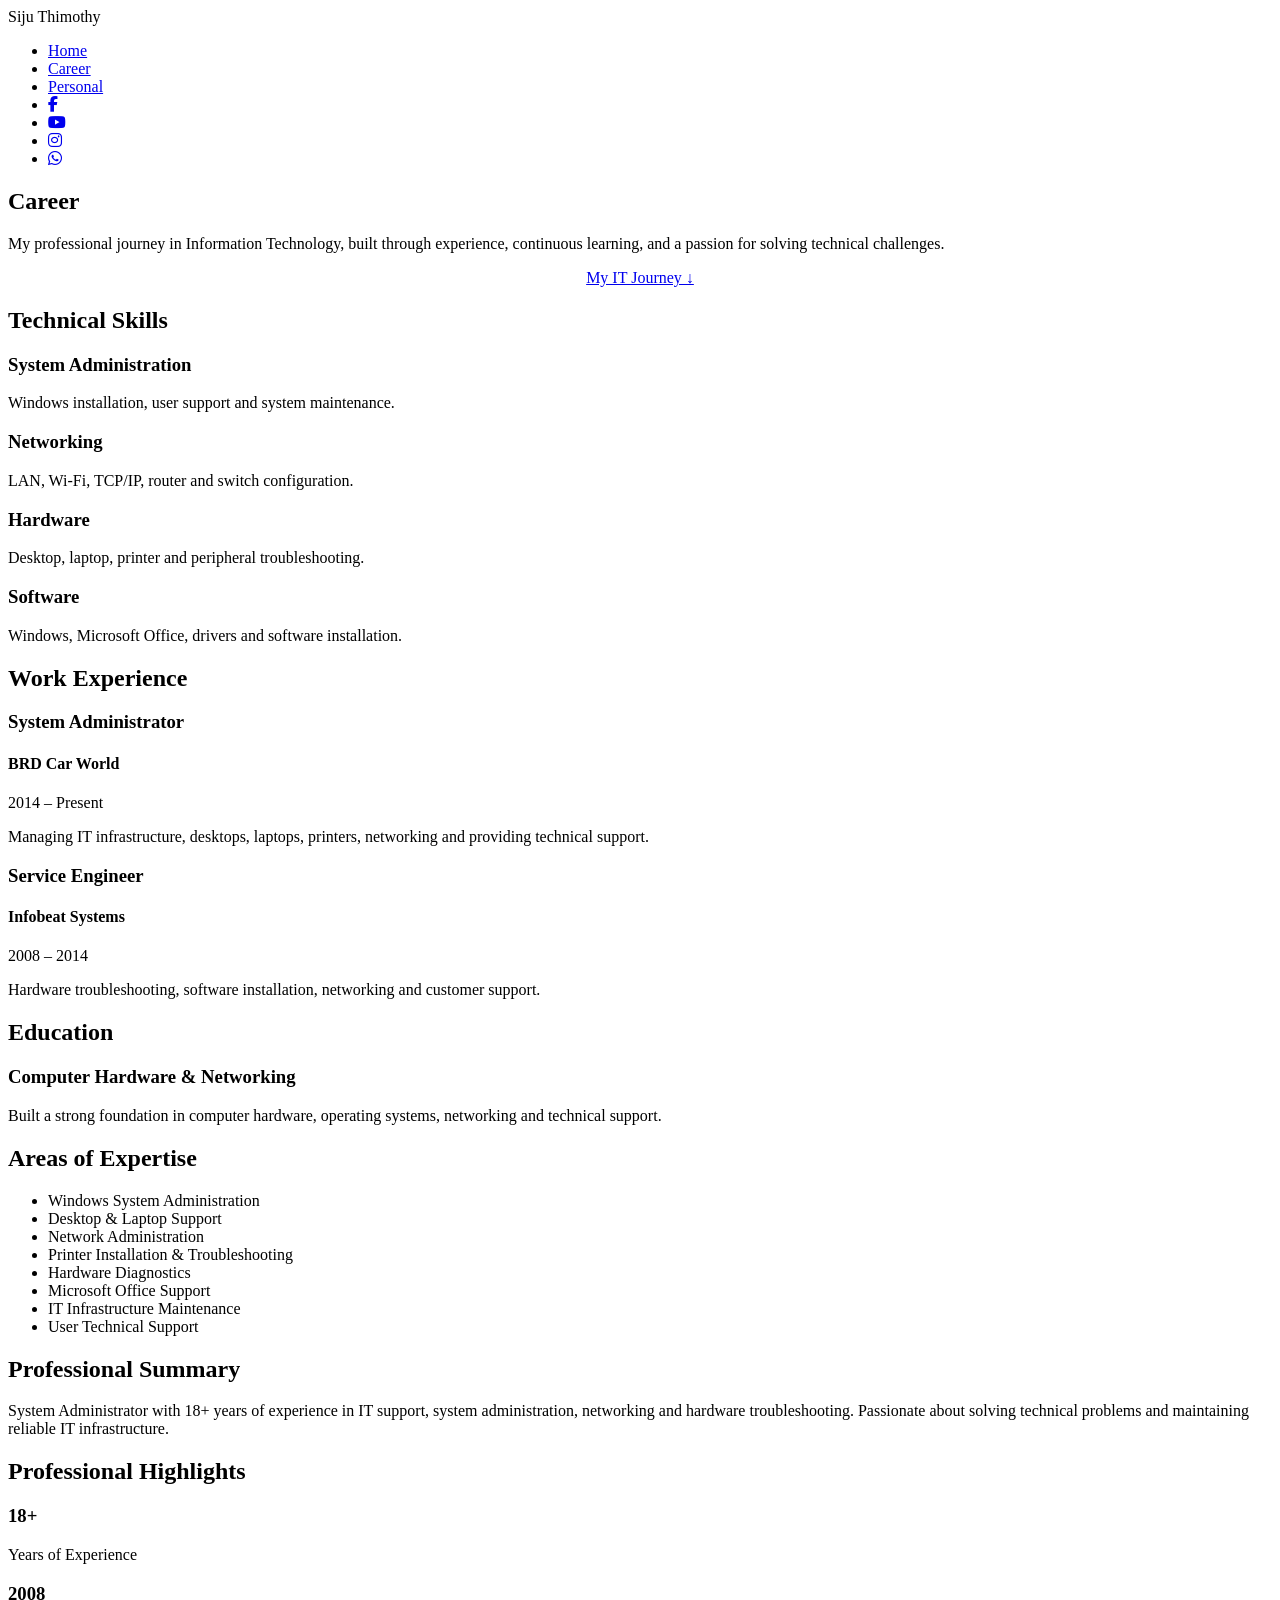
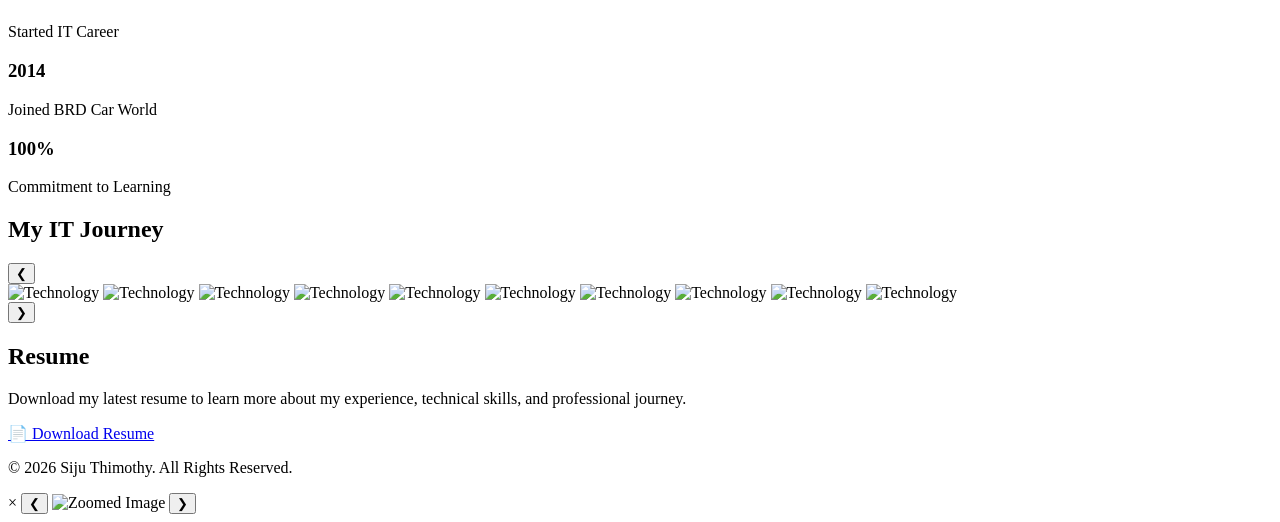
==== career.html @ c0c556f5 "Add files via upload" ====
<!DOCTYPE html>
<html lang="en">

<head>
    <meta charset="UTF-8">
    <meta name="viewport" content="width=device-width, initial-scale=1.0">
    <title>Career | Siju Thimothy</title>

<link rel="stylesheet" href="https://cdnjs.cloudflare.com/ajax/libs/font-awesome/6.5.2/css/all.min.css">

    <link rel="stylesheet" href="css/style.css">
</head>

<body>

<nav>

    <div class="logo">
        Siju Thimothy
    </div>

    <ul>
    <li><a href="index.html#home">Home</a></li>
    <li><a href="career.html">Career</a></li>
    <li><a href="personal.html">Personal</a></li>

    <li>
        <a href="https://www.facebook.com/sijuthimothy" target="_blank" aria-label="Facebook">
            <i class="fa-brands fa-facebook-f"></i>
        </a>
    </li>

    <li>
        <a href="https://www.youtube.com/sijuthimothy" target="_blank" aria-label="YouTube">
            <i class="fa-brands fa-youtube"></i>
        </a>
    </li>

    <li>
        <a href="https://www.instagram.com/siju1987" target="_blank" aria-label="Instagram">
            <i class="fa-brands fa-instagram"></i>
        </a>
    </li>

    <li>
        <a href="https://wa.me/919048054262" target="_blank" aria-label="WhatsApp">
            <i class="fa-brands fa-whatsapp"></i>
        </a>
    </li>
</ul>
</nav>

<section class="career-hero">

    <h1>Career</h1>

    <p>
        My professional journey in Information Technology,
        built through experience, continuous learning,
        and a passion for solving technical challenges.
    </p>

    <div style="text-align:center;">

    <a href="#it-journey" class="it-journey-btn">
        My IT Journey ↓
    </a>

</div>

</section>

<section class="skills">

    <h2>Technical Skills</h2>

    <div class="skills-grid">

        <div class="skill-card">
            <h3>System Administration</h3>
            <p>Windows installation, user support and system maintenance.</p>
        </div>

        <div class="skill-card">
            <h3>Networking</h3>
            <p>LAN, Wi-Fi, TCP/IP, router and switch configuration.</p>
        </div>

        <div class="skill-card">
            <h3>Hardware</h3>
            <p>Desktop, laptop, printer and peripheral troubleshooting.</p>
        </div>

        <div class="skill-card">
            <h3>Software</h3>
            <p>Windows, Microsoft Office, drivers and software installation.</p>
        </div>

    </div>

</section>

<section class="experience">

    <h2>Work Experience</h2>

    <div class="experience-card">

        <h3>System Administrator</h3>

        <h4>BRD Car World</h4>

        <span>2014 – Present</span>

        <p>
            Managing IT infrastructure, desktops, laptops, printers,
            networking and providing technical support.
        </p>

    </div>

    <div class="experience-card">

        <h3>Service Engineer</h3>

        <h4>Infobeat Systems</h4>

        <span>2008 – 2014</span>

        <p>
            Hardware troubleshooting, software installation,
            networking and customer support.
        </p>

    </div>

</section>

<section class="education">

    <h2>Education</h2>

    <div class="education-card">

        <h3>Computer Hardware & Networking</h3>

        <p>
            Built a strong foundation in computer hardware,
            operating systems, networking and technical support.
        </p>

    </div>

</section>

<section class="expertise">

<h2>Areas of Expertise</h2>

<ul>
<li>Windows System Administration</li>
<li>Desktop & Laptop Support</li>
<li>Network Administration</li>
<li>Printer Installation & Troubleshooting</li>
<li>Hardware Diagnostics</li>
<li>Microsoft Office Support</li>
<li>IT Infrastructure Maintenance</li>
<li>User Technical Support</li>
</ul>

</section>

<section class="summary">

<h2>Professional Summary</h2>

<p>
System Administrator with 18+ years of experience in IT support,
system administration, networking and hardware troubleshooting.
Passionate about solving technical problems and maintaining reliable IT infrastructure.
</p>

</section>

<section class="highlights">

    <h2>Professional Highlights</h2>

    <div class="highlight-grid">

        <div class="highlight-card">
            <h3>18+</h3>
            <p>Years of Experience</p>
        </div>

        <div class="highlight-card">
            <h3>2008</h3>
            <p>Started IT Career</p>
        </div>

        <div class="highlight-card">
            <h3>2014</h3>
            <p>Joined BRD Car World</p>
        </div>

        <div class="highlight-card">
            <h3>100%</h3>
            <p>Commitment to Learning</p>
        </div>

    </div>

</section>

<section class="tech-gallery"id="it-journey">

    <h2>My IT Journey</h2>

    <div class="tech-slider">

        <button class="slider-btn prev" onclick="moveTechSlide(-1)">
            &#10094;
        </button>

        <div class="tech-slides">

            <img src="images/tech1.jpg" alt="Technology">
            <img src="images/tech2.jpg" alt="Technology">
            <img src="images/tech3.jpg" alt="Technology">
            <img src="images/tech4.jpg" alt="Technology">
            <img src="images/tech5.jpg" alt="Technology">
            <img src="images/tech6.jpg" alt="Technology">
            <img src="images/tech7.jpg" alt="Technology">
            <img src="images/tech8.jpg" alt="Technology">
            <img src="images/tech9.jpg" alt="Technology">
            <img src="images/tech10.jpg" alt="Technology">

        </div>

        <button class="slider-btn next" onclick="moveTechSlide(1)">
            &#10095;
        </button>

    </div>

</section>

<section class="resume">

    <h2>Resume</h2>

    <p>
        Download my latest resume to learn more about my
        experience, technical skills, and professional journey.
    </p>

   <a href="files/resume.pdf" class="resume-btn" download>
    📄 Download Resume
</a>

</section>

<footer class="footer">
    <p>© 2026 Siju Thimothy. All Rights Reserved.</p>
</footer>

<script>
const techSlider = document.querySelector(".tech-slider");
const techSlides = document.querySelector(".tech-slides");

let slidePosition = 0;
let moving = false;

techSlider.addEventListener("mousemove", function(e) {

    const rect = techSlider.getBoundingClientRect();
    const mouseX = e.clientX - rect.left;
    const width = rect.width;

    if (moving) return;

    // Mouse right side
    if (mouseX > width * 0.75) {

        moving = true;

        const slideWidth =
            techSlides.querySelector("img").offsetWidth + 18;

        slidePosition += slideWidth;

        const maxScroll =
            techSlides.scrollWidth - techSlides.clientWidth;

        if (slidePosition > maxScroll) {
            slidePosition = maxScroll;
        }

        techSlides.scrollTo({
            left: slidePosition,
            behavior: "smooth"
        });

        setTimeout(() => {
            moving = false;
        }, 500);
    }

    // Mouse left side
    else if (mouseX < width * 0.25) {

        moving = true;

        const slideWidth =
            techSlides.querySelector("img").offsetWidth + 18;

        slidePosition -= slideWidth;

        if (slidePosition < 0) {
            slidePosition = 0;
        }

        techSlides.scrollTo({
            left: slidePosition,
            behavior: "smooth"
        });

        setTimeout(() => {
            moving = false;
        }, 500);
    }
});
</script>

<!-- Image Zoom -->

<div id="imageModal" class="image-modal">

    <span class="close-modal">&times;</span>

    <button class="zoom-prev" onclick="prevZoomImage()">&#10094;</button>

    <img id="zoomedImage" src="" alt="Zoomed Image">

    <button class="zoom-next" onclick="nextZoomImage()">&#10095;</button>

</div>

<script>
const techImages = document.querySelectorAll(".tech-slides img");
const imageModal = document.getElementById("imageModal");
const zoomedImage = document.getElementById("zoomedImage");
const closeModal = document.querySelector(".close-modal");

let currentImage = 0;

techImages.forEach(function(img, index) {
    img.addEventListener("click", function() {
        currentImage = index;
        showZoomedImage();
        imageModal.style.display = "flex";
    });
});

function showZoomedImage() {
    zoomedImage.src = techImages[currentImage].src;
}

function nextZoomImage() {
    currentImage++;

    if (currentImage >= techImages.length) {
        currentImage = 0;
    }

    showZoomedImage();
}

function prevZoomImage() {
    currentImage--;

    if (currentImage < 0) {
        currentImage = techImages.length - 1;
    }

    showZoomedImage();
}

closeModal.addEventListener("click", function() {
    imageModal.style.display = "none";
});

imageModal.addEventListener("click", function(e) {
    if (e.target === imageModal) {
        imageModal.style.display = "none";
    }
});
</script>

<script>
document.addEventListener("keydown", function(e) {

    if (imageModal.style.display === "flex") {

        if (e.key === "ArrowRight") {
            nextZoomImage();
        }

        if (e.key === "ArrowLeft") {
            prevZoomImage();
        }

        if (e.key === "Escape") {
            imageModal.style.display = "none";
        }
    }

});
</script>

</body>

</html>
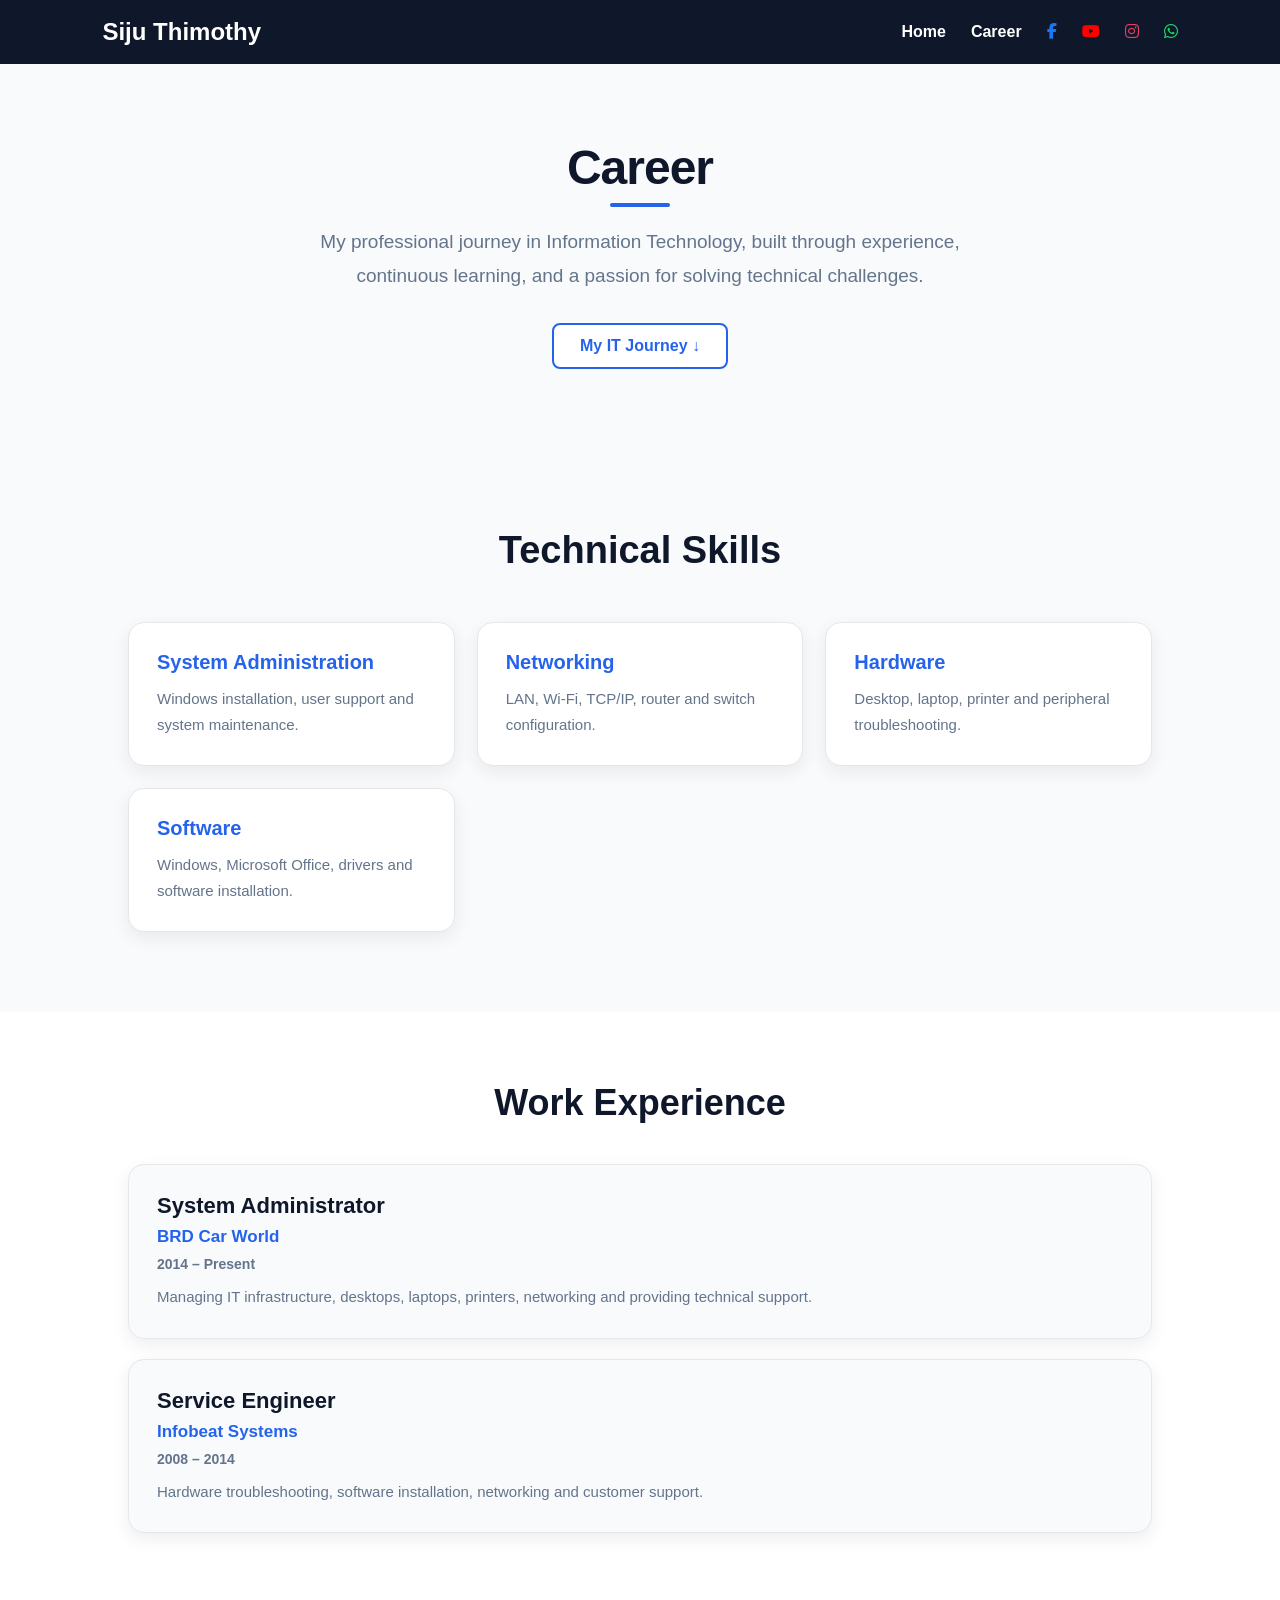
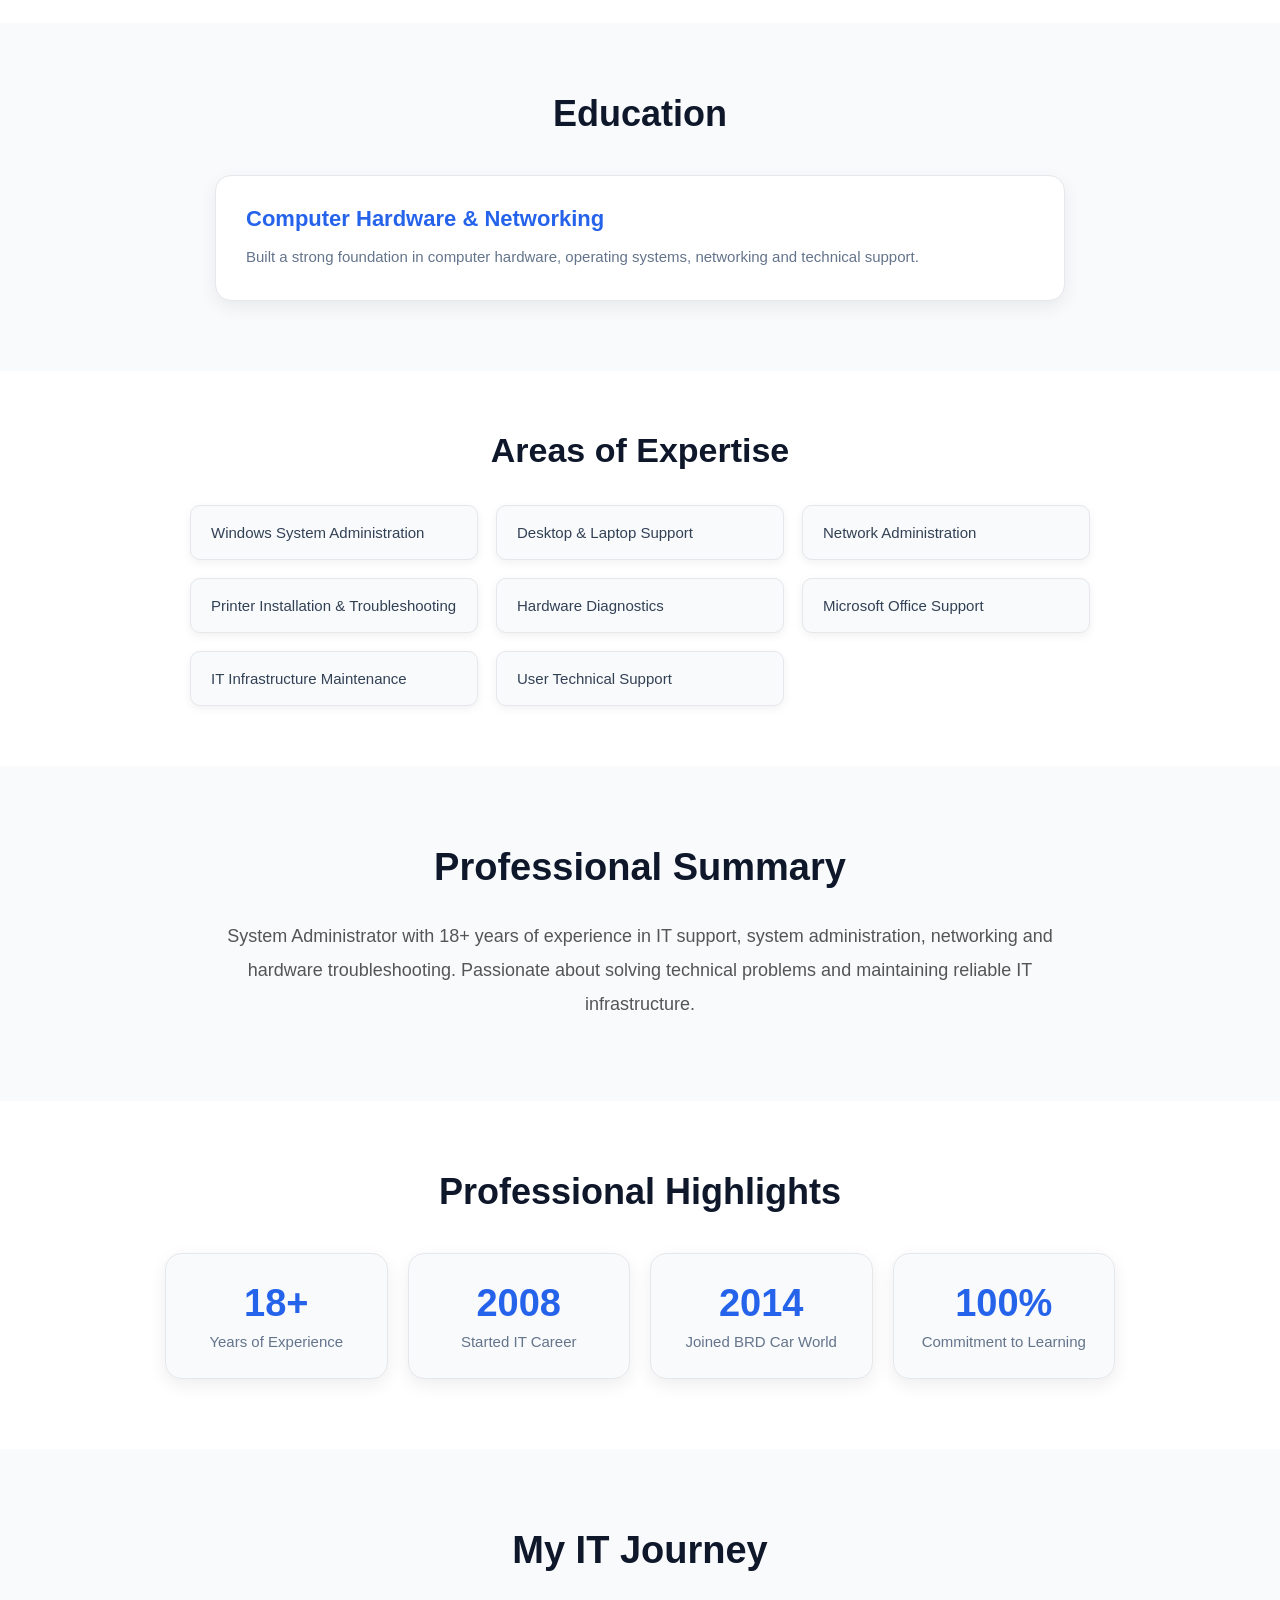
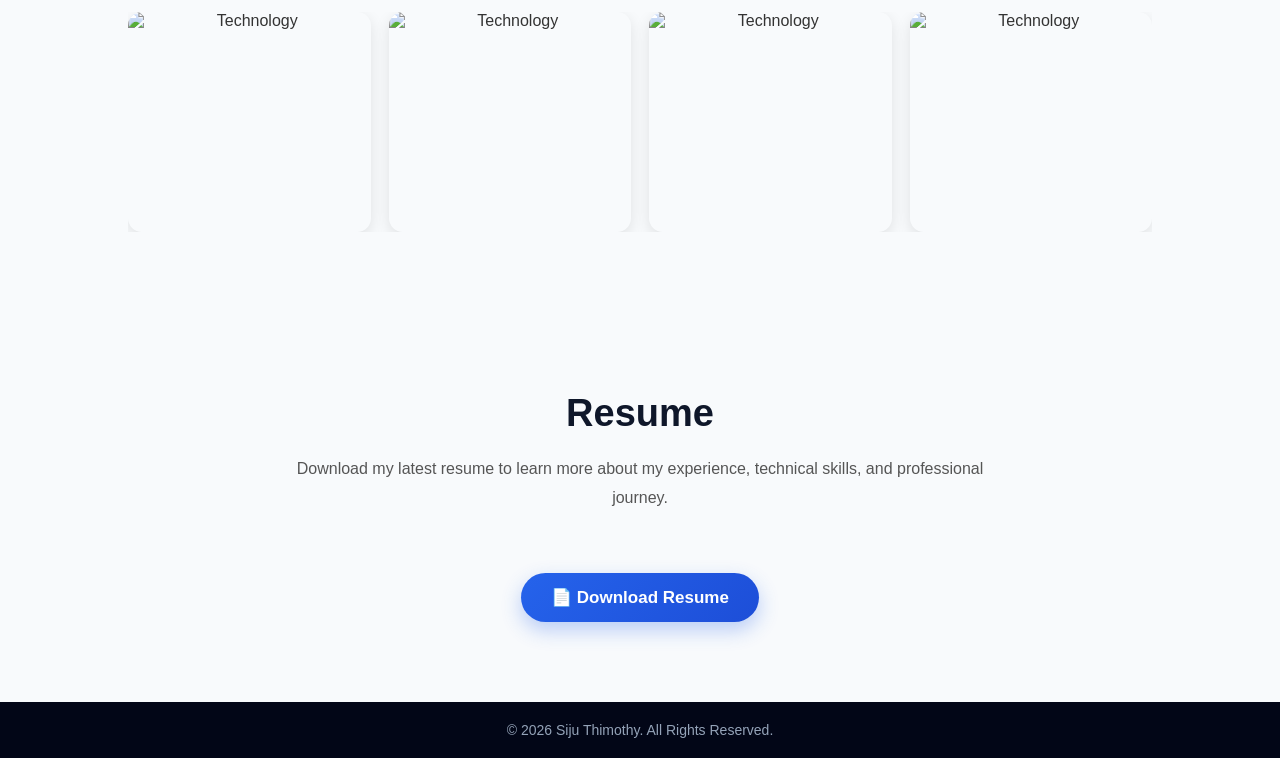
==== commit 4798759a: "Update career.html" ====
--- a/career.html
+++ b/career.html
@@ -22,7 +22,6 @@
     <ul>
     <li><a href="index.html#home">Home</a></li>
     <li><a href="career.html">Career</a></li>
-    <li><a href="personal.html">Personal</a></li>
 
     <li>
         <a href="https://www.facebook.com/sijuthimothy" target="_blank" aria-label="Facebook">
@@ -420,4 +419,4 @@
 
 </body>
 
-</html>+</html>
--- a/css/style.css
+++ b/css/style.css
@@ -0,0 +1,2404 @@
+*{
+    margin:0;
+    padding:0;
+    box-sizing:border-box;
+}
+
+html{
+    scroll-behavior:smooth;
+}
+
+body{
+    font-family:Arial, Helvetica, sans-serif;
+    background:#f4f7fb;
+    color:#333;
+}
+
+nav{
+    position:fixed;
+    top:0;
+    left:0;
+    width:100%;
+    background:#0f172a;
+    display:flex;
+    justify-content:space-between;
+    align-items:center;
+    padding:18px 8%;
+    z-index:1000;
+}
+
+.logo{
+    color:#fff;
+    font-size:24px;
+    font-weight:bold;
+}
+
+nav ul{
+    display:flex;
+    list-style:none;
+}
+
+nav ul li{
+    margin-left:25px;
+}
+
+nav ul li a{
+    color:white;
+    text-decoration:none;
+    font-weight:600;
+    transition:.3s;
+}
+
+nav ul li a:hover{
+    color:#60a5fa;
+}
+
+.hero{
+    min-height:100vh;
+    display:flex;
+    justify-content:center;
+    align-items:center;
+    text-align:center;
+    padding:100px 20px;
+
+    background:
+        linear-gradient(135deg, rgba(8,18,35,.88), rgba(30,64,100,.72)),
+        url("../images/background.jpg");
+
+    background-size:cover;
+    background-position:center;
+}
+
+
+.hero-content{
+    color:white;
+}
+
+
+/* Profile Photo */
+.profile-img{
+    width: 200px;
+    height: 200px;
+    border-radius:50%;
+    object-fit:cover;
+
+    border:5px solid rgba(255,255,255,.95);
+
+    margin-bottom:20px;
+
+    box-shadow:
+        0 0 0 8px rgba(255,255,255,.08),
+        0 12px 35px rgba(0,0,0,.35);
+
+    transition:.3s ease;
+}
+
+.profile-img:hover{
+    transform:scale(1.04);
+}
+
+
+/* Name */
+.hero h1{
+    font-size:52px;
+    margin-bottom:8px;
+    letter-spacing:.5px;
+}
+
+
+/* Profession */
+.hero h2{
+    font-size:28px;
+    margin-bottom:18px;
+    color:#dbeafe;
+}
+
+
+/* Bible Verse */
+.tagline{
+    margin:20px auto;
+    font-size:20px;
+    font-style:italic;
+    line-height:1.6;
+    color:#f1f5f9;
+    max-width:700px;
+}
+
+
+/* Buttons */
+.hero-buttons{
+    margin-top:30px;
+}
+
+
+.btn{
+    display:inline-block;
+    padding:13px 30px;
+    border-radius:50px;
+    text-decoration:none;
+    margin:10px;
+    font-weight:bold;
+
+    transition:all .3s ease;
+}
+
+
+/* About Me */
+.btn-primary{
+    background:linear-gradient(135deg,#2563eb,#1d4ed8);
+    color:white;
+
+    box-shadow:0 10px 25px rgba(37,99,235,.30);
+}
+
+
+.btn-primary:hover{
+    transform:translateY(-3px);
+    box-shadow:0 16px 30px rgba(37,99,235,.45);
+}
+
+
+/* Contact */
+.btn-secondary{
+    background:white;
+    color:#2563eb;
+
+    box-shadow:0 10px 25px rgba(0,0,0,.25);
+}
+
+
+.btn-secondary:hover{
+    transform:translateY(-3px);
+    background:#f8fafc;
+    box-shadow:0 8px 20px rgb(248, 247, 247);
+}
+.about{
+    padding:90px 10%;
+    background:#ffffff;
+}
+
+.about h2{
+    text-align:center;
+    font-size:38px;
+    color:#0f172a;
+    margin-bottom:40px;
+}
+
+.about-content{
+    max-width:900px;
+    margin:auto;
+}
+
+.about-text p{
+    font-size:18px;
+    line-height:1.9;
+    color:#555;
+    margin-bottom:20px;
+    text-align:justify;
+}
+
+.hero-quote{
+    font-size:22px;
+    font-style:italic;
+    margin:25px auto 10px;
+    max-width:700px;
+    line-height:1.7;
+    color:#ffffff;
+}
+
+.verse{
+    display:block;
+    margin-bottom:30px;
+    font-size:17px;
+    color:#e5e7eb;
+}
+/* =========================
+   CONTACT SECTION
+========================= */
+
+.contact {
+    padding: 55px 8%;
+    background: #0f172a;
+    color: white;
+    text-align: center;
+}
+
+.contact h2 {
+    font-size: 32px;
+    margin-bottom: 10px;
+}
+
+.contact-text {
+    max-width: 620px;
+    margin: 0 auto 28px;
+    line-height: 1.6;
+    color: #94a3b8;
+    font-size: 14px;
+}
+
+
+/* Main two-column layout */
+
+.contact-layout {
+    max-width: 900px;
+    margin: auto;
+    display: grid;
+    grid-template-columns: 1fr 1.25fr;
+    gap: 18px;
+    align-items: stretch;
+}
+
+
+/* Left details */
+
+.contact-details {
+    display: flex;
+    flex-direction: column;
+    gap: 12px;
+}
+
+.contact-mini-card {
+    display: flex;
+    align-items: center;
+    gap: 14px;
+    padding: 16px 18px;
+    background: #162236;
+    border: 1px solid #263750;
+    border-radius: 12px;
+    text-align: left;
+    text-decoration: none;
+    color: white;
+    transition: 0.3s ease;
+}
+
+.contact-mini-card:hover {
+    transform: translateX(4px);
+    border-color: #3976d3;
+    background: #1b2b44;
+}
+
+.contact-mini-card > span {
+    font-size: 22px;
+    width: 32px;
+    text-align: center;
+}
+
+.contact-mini-card small,
+.location-heading small {
+    display: block;
+    color: #94a3b8;
+    font-size: 11px;
+    margin-bottom: 3px;
+}
+
+.contact-mini-card strong {
+    display: block;
+    color: #e2e8f0;
+    font-size: 13px;
+    font-weight: 500;
+}
+
+
+/* Right location card */
+
+.location-card {
+    background: #162236;
+    border: 1px solid #263750;
+    border-radius: 14px;
+    padding: 16px;
+    text-align: left;
+}
+
+.location-heading {
+    display: flex;
+    align-items: center;
+    gap: 12px;
+    margin-bottom: 12px;
+}
+
+.location-heading > span {
+    font-size: 24px;
+}
+
+.location-heading strong {
+    display: block;
+    color: #e2e8f0;
+    font-size: 14px;
+}
+
+
+/* Map */
+
+.map-container {
+    height: 145px;
+    border-radius: 10px;
+    overflow: hidden;
+}
+
+.map-container iframe {
+    width: 100%;
+    height: 100%;
+    border: 0;
+}
+
+
+/* Map button */
+
+.map-button {
+    display: inline-block;
+    margin-top: 10px;
+    padding: 8px 15px;
+    border-radius: 20px;
+    background: #3976d3;
+    color: white;
+    text-decoration: none;
+    font-size: 12px;
+    transition: 0.3s ease;
+}
+
+.map-button:hover {
+    background: #2864c7;
+    transform: translateY(-2px);
+}
+
+
+/* =========================
+   MOBILE
+========================= */
+
+@media (max-width: 768px) {
+
+    .contact {
+        padding: 45px 6%;
+    }
+
+    .contact h2 {
+        font-size: 28px;
+    }
+
+    .contact-layout {
+        grid-template-columns: 1fr;
+    }
+
+    .map-container {
+        height: 190px;
+    }
+}
+
+.footer{
+    background:#020617;
+    color:#94a3b8;
+    text-align:center;
+    padding:20px;
+    font-size:14px;
+}
+.career-hero{
+    padding:140px 10% 80px;
+    text-align:center;
+    background:#f8fafc;
+}
+
+.career-hero h1{
+    font-size:48px;
+    color:#0f172a;
+    margin-bottom:18px;
+    font-weight:700;
+    letter-spacing:-1px;
+}
+
+.career-hero h1::after{
+    content:"";
+    display:block;
+    width:60px;
+    height:4px;
+    background:#2563eb;
+    border-radius:10px;
+    margin:8px auto 0;
+}
+
+.career-hero p{
+    max-width:700px;
+    margin:auto;
+    font-size:19px;
+    line-height:1.8;
+    color:#64748b;
+}
+
+/* ===== Skills Section ===== */
+
+.skills{
+    padding:80px 10%;
+    background:#f8fafc;
+}
+
+.skills h2{
+    text-align:center;
+    font-size:38px;
+    color:#0f172a;
+    margin-bottom:50px;
+}
+
+.skills-grid{
+    display:grid;
+    grid-template-columns:repeat(auto-fit,minmax(240px,1fr));
+    gap:22px;
+}
+
+.skill-card{
+    background:#ffffff;
+    border-radius:16px;
+    padding:28px;
+    border:1px solid #e5e7eb;
+    box-shadow:0 6px 18px rgba(0,0,0,.07);
+    transition:all .3s ease;
+}
+
+.skill-card:hover{
+    transform:translateY(-6px);
+    border-color:#2563eb;
+    box-shadow:0 12px 28px rgba(37,99,235,.14);
+}
+
+.skill-card h3{
+    color:#2563eb;
+    font-size:20px;
+    margin-bottom:12px;
+}
+
+.skill-card p{
+    color:#64748b;
+    line-height:1.7;
+    font-size:15px;
+}
+
+/* ===== Work Experience ===== */
+
+.experience{
+    padding:70px 10%;
+    background:#ffffff;
+}
+
+.experience h2{
+    text-align:center;
+    font-size:36px;
+    color:#0f172a;
+    margin-bottom:40px;
+}
+
+.experience-card{
+    background:#f8fafc;
+    border:1px solid #e5e7eb;
+    border-radius:16px;
+    padding:28px;
+    margin-bottom:20px;
+    box-shadow:0 6px 18px rgba(0,0,0,.07);
+    transition:all .3s ease;
+}
+
+.experience-card:hover{
+    transform:translateY(-6px);
+    border-color:#2563eb;
+    box-shadow:0 12px 28px rgba(37,99,235,.14);
+}
+
+.experience-card h3{
+    color:#0f172a;
+    font-size:22px;
+    margin-bottom:8px;
+}
+
+.experience-card h4{
+    color:#2563eb;
+    font-size:17px;
+    margin-bottom:8px;
+}
+
+.experience-card span{
+    display:inline-block;
+    color:#64748b;
+    font-size:14px;
+    font-weight:600;
+    margin-bottom:12px;
+}
+
+.experience-card p{
+    margin:0;
+    color:#64748b;
+    line-height:1.7;
+    font-size:15px;
+}
+/* ===== Education ===== */
+
+.education{
+    padding:70px 10%;
+    background:#f8fafc;
+}
+
+.education h2{
+    text-align:center;
+    font-size:36px;
+    color:#0f172a;
+    margin-bottom:40px;
+}
+
+.education-card{
+    max-width:850px;
+    margin:auto;
+    background:#ffffff;
+    border:1px solid #e5e7eb;
+    border-radius:16px;
+    padding:30px;
+    box-shadow:0 6px 18px rgba(0,0,0,.07);
+    transition:all .3s ease;
+}
+
+.education-card:hover{
+    transform:translateY(-6px);
+    border-color:#2563eb;
+    box-shadow:0 12px 28px rgba(37,99,235,.14);
+}
+
+.education-card h3{
+    color:#2563eb;
+    font-size:22px;
+    margin-bottom:12px;
+}
+
+.education-card p{
+    color:#64748b;
+    line-height:1.7;
+    font-size:15px;
+    margin:0;
+}
+
+/* ===== Areas of Expertise ===== */
+
+.expertise{
+    padding:60px 10%;
+    background:#ffffff;
+}
+
+.expertise h2{
+    text-align:center;
+    font-size:34px;
+    color:#0f172a;
+    margin-bottom:35px;
+}
+
+.expertise ul{
+    max-width:900px;
+    margin:auto;
+    padding:0;
+    list-style:none;
+
+    display:grid;
+    grid-template-columns:repeat(auto-fit,minmax(250px,1fr));
+    gap:18px;
+}
+
+.expertise li{
+    background:#f8fafc;
+    padding:18px 20px;
+    border-radius:10px;
+    border:1px solid #e5e7eb;
+    box-shadow:0 3px 10px rgba(0,0,0,.06);
+
+    font-size:15px;
+    color:#334155;
+
+    transition:.3s;
+}
+
+.expertise li:hover{
+    transform:translateY(-4px);
+    box-shadow:0 8px 18px rgba(37,99,235,.15);
+    border-color:#2563eb;
+}
+/* ===== Professional Summary ===== */
+
+.summary{
+    padding:80px 10%;
+    background:#f8fafc;
+    text-align:center;
+}
+
+.summary h2{
+    font-size:38px;
+    color:#0f172a;
+    margin-bottom:30px;
+}
+
+.summary p{
+    max-width:850px;
+    margin:auto;
+    font-size:18px;
+    line-height:1.9;
+    color:#555;
+}
+
+/* ===== Professional Highlights ===== */
+
+.highlights{
+    padding:70px 10%;
+    background:#ffffff;
+}
+
+.highlights h2{
+    text-align:center;
+    font-size:36px;
+    color:#0f172a;
+    margin-bottom:40px;
+}
+
+.highlight-grid{
+    display:grid;
+    grid-template-columns:repeat(auto-fit,minmax(190px,1fr));
+    gap:20px;
+    max-width:950px;
+    margin:auto;
+}
+
+.highlight-card{
+    background:#f8fafc;
+    border:1px solid #e5e7eb;
+    border-radius:16px;
+    padding:28px 20px;
+    text-align:center;
+    box-shadow:0 6px 18px rgba(0,0,0,.07);
+    transition:all .3s ease;
+}
+
+.highlight-card:hover{
+    transform:translateY(-6px);
+    border-color:#2563eb;
+    box-shadow:0 12px 28px rgba(37,99,235,.14);
+}
+
+.highlight-card h3{
+    font-size:38px;
+    color:#2563eb;
+    margin-bottom:8px;
+}
+
+.highlight-card p{
+    color:#64748b;
+    font-size:15px;
+    margin:0;
+}
+/* ===== Resume ===== */
+
+.resume{
+    padding:80px 10%;
+    background:#f8fafc;
+    text-align:center;
+}
+
+.resume h2{
+    font-size:38px;
+    color:#0f172a;
+    margin-bottom:20px;
+}
+
+.resume p{
+    max-width:700px;
+    margin:0 auto 35px;
+    line-height:1.8;
+    color:#555;
+}
+
+.resume-btn{
+    display:inline-block;
+    margin-top:25px;
+    padding:14px 30px;
+    background:linear-gradient(135deg,#2563eb,#1d4ed8);
+    color:#fff;
+    text-decoration:none;
+    font-size:17px;
+    font-weight:600;
+    border-radius:50px;
+    box-shadow:0 8px 20px rgba(37,99,235,.3);
+    transition:all .3s ease;
+}
+
+.resume-btn:hover{
+    transform:translateY(-3px);
+    box-shadow:0 12px 25px rgba(37,99,235,.45);
+    background:linear-gradient(135deg,#1d4ed8,#1e40af);
+}
+
+.resume-btn:active{
+    transform:scale(0.98);
+}
+/* ===== Personal Hero ===== */
+
+.personal-hero{
+    padding:140px 10% 80px;
+    text-align:center;
+    background:#f8fafc;
+}
+
+.personal-hero h1{
+    font-size:48px;
+    color:#0f172a;
+    margin-bottom:20px;
+}
+
+.personal-hero p{
+    max-width:700px;
+    margin:auto;
+    font-size:20px;
+    line-height:1.8;
+    color:#555;
+}
+/* ===== Quick Facts ===== */
+
+.quick-facts{
+    padding:80px 10%;
+    background:#ffffff;
+}
+
+.quick-facts h2{
+    text-align:center;
+    font-size:38px;
+    color:#0f172a;
+    margin-bottom:40px;
+}
+
+/* ===== Quick Facts ===== */
+
+.facts-grid{
+    display:grid;
+    grid-template-columns:repeat(auto-fit,minmax(220px,1fr));
+    gap:25px;
+}
+
+.fact-card{
+    background:#ffffff;
+    border:1px solid #e5e7eb;
+    padding:28px;
+    border-radius:16px;
+    text-align:center;
+    box-shadow:0 6px 18px rgba(0,0,0,.07);
+    transition:all .3s ease;
+}
+
+.fact-card:hover{
+    transform:translateY(-6px);
+    border-color:#2563eb;
+    box-shadow:0 12px 28px rgba(37,99,235,.14);
+}
+
+.fact-card h3{
+    color:#2563eb;
+    margin-bottom:12px;
+    font-size:20px;
+}
+
+.fact-card p{
+    color:#64748b;
+    font-size:15px;
+    margin:0;
+}
+
+/* ===== Faith Journey ===== */
+
+.faith-journey{
+    padding:80px 10%;
+    background:#f8fafc;
+    text-align:center;
+}
+
+.faith-journey h2{
+    font-size:38px;
+    color:#0f172a;
+    margin-bottom:25px;
+}
+
+.faith-journey p{
+    max-width:800px;
+    margin:auto;
+    line-height:1.9;
+    font-size:18px;
+    color:#64748b;
+}
+/* ===== Life Values ===== */
+
+.values{
+    padding:80px 10%;
+    background:#f8fafc;
+}
+
+.values h2{
+    text-align:center;
+    font-size:38px;
+    color:#0f172a;
+    margin-bottom:45px;
+}
+
+
+.value-card h3{
+    color:#2563eb;
+    margin-bottom:12px;
+    font-size:20px;
+}
+
+.value-card p{
+    color:#64748b;
+    line-height:1.7;
+    margin:0;
+}
+
+/* ===== Life Values - Colorful Compact Cards ===== */
+
+.life-values{
+    padding:70px 10%;
+    background:#f8fafc;
+}
+
+.life-values h2{
+    text-align:center;
+    margin-bottom:35px;
+}
+
+.values-grid{
+    display:grid;
+    grid-template-columns:repeat(4, 1fr);
+    gap:20px;
+    max-width:1100px;
+    margin:auto;
+}
+
+.value-card{
+    padding:28px 20px;
+    min-height:150px;
+
+    border-radius:18px;
+    text-align:center;
+
+    border:1.5px solid;
+    box-shadow:0 6px 18px rgba(0,0,0,.08);
+
+    transition:all .3s ease;
+}
+/* Life Values - remove blue hover outline */
+
+.value-card{
+    border:1px solid transparent !important;
+}
+
+.value-card:hover{
+    border:1px solid transparent !important;
+    transform:translateY(-6px);
+    box-shadow:0 12px 28px rgba(0,0,0,.12);
+}
+
+/* Individual colors */
+
+.value-card:nth-child(1){
+    background:linear-gradient(135deg,#eff6ff,#dbeafe);
+    border-color:#93c5fd;
+}
+
+.value-card:nth-child(2){
+    background:linear-gradient(135deg,#fff1f2,#ffe4e6);
+    border-color:#fda4af;
+}
+
+.value-card:nth-child(3){
+    background:linear-gradient(135deg,#fffbeb,#fef3c7);
+    border-color:#fcd34d;
+}
+
+.value-card:nth-child(4){
+    background:linear-gradient(135deg,#ecfdf5,#d1fae5);
+    border-color:#86efac;
+}
+
+
+/* Hover */
+
+.value-card h3{
+    margin-bottom:10px;
+    font-size:20px;
+}
+
+.value-card p{
+    margin:0;
+    line-height:1.6;
+    font-size:14px;
+    color:#475569;
+}
+
+
+/* Mobile */
+
+@media(max-width:800px){
+    .values-grid{
+        grid-template-columns:repeat(2,1fr);
+    }
+}
+
+@media(max-width:500px){
+    .values-grid{
+        grid-template-columns:1fr;
+    }
+}
+
+/* ===== Interests ===== */
+
+.interests{
+    padding:80px 10%;
+    background:#f8fafc;
+    text-align:center;
+}
+
+.interests h2{
+    font-size:38px;
+    color:#0f172a;
+    margin-bottom:40px;
+}
+
+.interest-tags{
+    display:grid;
+    grid-template-columns:repeat(auto-fit,minmax(180px,1fr));
+    gap:20px;
+}
+
+.interest-tags span{
+    background:#ffffff;
+    color:#0f172a;
+    padding:22px 15px;
+    border-radius:12px;
+    border:1px solid #e5e7eb;
+    font-weight:600;
+    box-shadow:0 4px 12px rgba(0,0,0,.06);
+    transition:all .3s ease;
+}
+
+.interest-tags span:hover{
+    transform:translateY(-6px);
+    border-color:#2563eb;
+    box-shadow:0 10px 22px rgba(37,99,235,.15);
+}
+/* ===== Gallery ===== */
+
+.gallery{
+    padding:80px 10%;
+    background:#ffffff;
+    text-align:center;
+}
+
+.gallery h2{
+    font-size:38px;
+    color:#0f172a;
+    margin-bottom:40px;
+}
+
+.gallery-grid{
+    display:grid;
+    grid-template-columns:repeat(auto-fit,minmax(250px,1fr));
+    gap:20px;
+}
+
+.gallery-grid img{
+    width:100%;
+    height:250px;
+    object-fit:cover;
+    border-radius:15px;
+    transition:.3s;
+    box-shadow:0 5px 15px rgba(0,0,0,.08);
+}
+
+.gallery-grid img:hover{
+    transform:scale(1.05);
+}
+/* ===== Reflections ===== */
+
+.reflections h2{
+    text-align:center;
+}
+
+.reflections-grid{
+    display:grid;
+    grid-template-columns:repeat(4, 1fr);
+    gap:22px;
+    max-width:1200px;
+    margin:35px auto 0;
+}
+
+.reflection-card {
+    background: #ffffff;
+    border: 2px solid #bfdbfe;
+    border-radius: 14px;
+    padding: 28px 24px;
+    box-shadow: 0 4px 15px rgba(37, 99, 235, 0.12);
+    transition: all 0.3s ease;
+}
+
+.reflection-card:hover {
+    transform: translateY(-5px);
+    border-color: #60a5fa;
+    box-shadow: 0 8px 22px rgba(37, 99, 235, 0.25);
+}
+
+.reflection-card p {
+    margin: 0;
+    color: #374151;
+    font-size: 16px;
+    line-height: 1.7;
+}
+/* Mobile */
+@media(max-width:900px){
+    .reflections-grid{
+        grid-template-columns:repeat(2,1fr);
+    }
+}
+
+@media(max-width:600px){
+    .reflections-grid{
+        grid-template-columns:1fr;
+    }
+}
+
+/* ===== Favorite Bible Verse ===== */
+
+.favorite-verse{
+    background:#f8fafc;
+    padding:70px 10%;
+    text-align:center;
+}
+
+.favorite-verse h2{
+    font-size:28px;
+    color:#1e293b;
+    margin-bottom:30px;
+}
+
+.favorite-verse blockquote{
+    max-width:850px;
+    margin:0 auto;
+    padding:35px 45px;
+
+    background:#ffffff;
+    border:1px solid #e5e7eb;
+    border-radius:14px;
+
+    box-shadow:0 5px 15px rgba(0,0,0,.08);
+
+    font-size:22px;
+    font-style:italic;
+    line-height:1.8;
+    color:#334155;
+
+    transition:all .3s ease;
+}
+
+.favorite-verse blockquote:hover{
+    transform:translateY(-6px);
+    border-color:#93c5fd;
+    box-shadow:0 12px 30px rgba(37,99,235,.25);
+}
+.verse-reference{
+    margin-top:20px;
+    font-size:18px;
+    color:#2563eb;
+    font-weight:bold;
+}
+
+nav ul li a[aria-label="Facebook"] i{
+    color:#1877F2;
+}
+
+nav ul li a[aria-label="YouTube"] i{
+    color:#FF0000;
+}
+
+nav ul li a[aria-label="Instagram"] i{
+    color:#E4405F;
+}
+
+nav ul li a[aria-label="WhatsApp"] i{
+    color:#25D366;
+}
+nav ul{
+    display:flex;
+    align-items:center;
+}
+
+nav ul li:nth-child(4){
+    margin: left 40px;
+}
+.personal-hero h1{
+    display:inline-block;
+    position:relative;
+    padding-bottom:10px;
+}
+
+.personal-hero h1::after{
+    content:"";
+    position:absolute;
+    left:50%;
+    bottom:0;
+    transform:translateX(-50%);
+    width:70px;
+    height:4px;
+    background:#2563eb;
+    border-radius:10px;
+}
+/* ===== Family Gallery Page ===== */
+
+.gallery-page{
+    padding:80px 10%;
+    background:#f8fafc;
+    text-align:center;
+    min-height:80vh;
+}
+
+.gallery-page h1{
+    font-size:42px;
+    color:#0f172a;
+    margin-bottom:15px;
+}
+
+.gallery-page > p{
+    max-width:700px;
+    margin:0 auto 45px;
+    color:#64748b;
+    font-size:18px;
+    line-height:1.8;
+}
+
+.family-gallery{
+    display:grid;
+    grid-template-columns:repeat(auto-fit,minmax(250px,1fr));
+    gap:25px;
+    max-width:1100px;
+    margin:auto;
+}
+
+.family-gallery img{
+    width:100%;
+    height:260px;
+    object-fit:cover;
+    border-radius:16px;
+    box-shadow:0 6px 18px rgba(0,0,0,.10);
+    transition:all .3s ease;
+}
+
+.family-gallery img:hover{
+    transform:translateY(-6px);
+    box-shadow:0 12px 28px rgba(37,99,235,.18);
+}
+/* ===== Gallery Category Cards ===== */
+
+.gallery-category-grid{
+    display:grid;
+    grid-template-columns:repeat(auto-fit,minmax(220px,1fr));
+    gap:25px;
+    max-width:1100px;
+    margin:0 auto;
+    justify-items:center;
+}
+
+.gallery-category-card{
+    background:#ffffff;
+    padding:30px 20px;
+    border-radius:16px;
+    border:1px solid #e5e7eb;
+    text-align:center;
+    text-decoration:none;
+    box-shadow:0 5px 15px rgba(0,0,0,.07);
+    transition:all .3s ease;
+}
+
+.gallery-category-card span{
+    display:block;
+    font-size:38px;
+    margin-bottom:15px;
+}
+
+.gallery-category-card h3{
+    color:#0f172a;
+    font-size:20px;
+    margin-bottom:8px;
+}
+
+.gallery-category-card p{
+    color:#64748b;
+    font-size:14px;
+    margin:0;
+}
+
+.gallery-category-card:hover{
+    transform:translateY(-7px);
+    border-color:#2563eb;
+    box-shadow:0 12px 25px rgba(37,99,235,.15);
+}
+.tech-gallery{
+    padding:80px 10%;
+    background:#f8fafc;
+    text-align:center;
+}
+
+.tech-gallery h2{
+    text-align:center;
+    font-size:38px;
+    color:#0f172a;
+    margin-bottom:40px;
+}
+/* ===== Tech Photo Slider ===== */
+
+.tech-slider{
+    display:flex;
+    align-items:center;
+    gap:15px;
+    max-width:1200px;
+    margin:0 auto;
+}
+
+.tech-slides{
+    display:flex;
+    gap:18px;
+    overflow:hidden;
+    flex:1;
+    scroll-behavior:smooth;
+}
+
+.tech-slides img{
+    width:calc((100% - 54px) / 4);
+    height:220px;
+    object-fit:cover;
+    flex-shrink:0;
+    border-radius:14px;
+    box-shadow:0 5px 15px rgba(0,0,0,.10);
+    cursor:pointer;
+    transition:transform .3s ease;
+}
+
+.tech-slides img:hover{
+    transform:scale(1.06);
+}
+
+.slider-btn{
+    width:42px;
+    height:42px;
+    border:none;
+    border-radius:50%;
+    background:#2563eb;
+    color:#ffffff;
+    font-size:22px;
+    cursor:pointer;
+    flex-shrink:0;
+    transition:.3s;
+}
+
+.slider-btn:hover{
+    background:#1d4ed8;
+    transform:scale(1.08);
+}
+.slider-btn{
+    display:none;
+}
+/* ===== Image Zoom ===== */
+
+.tech-slides img{
+    cursor:pointer;
+}
+
+.image-modal{
+    display:none;
+    position:fixed;
+    z-index:9999;
+    left:0;
+    top:0;
+    width:100%;
+    height:100%;
+    background:rgba(0,0,0,.88);
+    align-items:center;
+    justify-content:center;
+    padding:30px;
+}
+
+.image-modal img{
+    max-width:85%;
+    max-height:85%;
+    object-fit:contain;
+    border-radius:10px;
+}
+
+.close-modal{
+    position:absolute;
+    top:20px;
+    right:35px;
+    color:white;
+    font-size:45px;
+    cursor:pointer;
+}
+
+.zoom-prev,
+.zoom-next{
+    position:absolute;
+    top:50%;
+    transform:translateY(-50%);
+    background:rgba(255,255,255,.2);
+    color:white;
+    border:none;
+    font-size:35px;
+    width:50px;
+    height:60px;
+    cursor:pointer;
+    border-radius:8px;
+}
+
+.zoom-prev{
+    left:30px;
+}
+
+.zoom-next{
+    right:30px;
+}
+
+.zoom-next:hover{
+    background:rgba(255,255,255,.4);
+}
+.it-journey-btn{
+    display:inline-block;
+    margin-top: 30px;
+    padding:12px 26px;
+    border:2px solid #2563eb;
+    color:#2563eb;
+    background:#ffffff;
+    text-decoration:none;
+    border-radius:8px;
+    font-weight:600;
+    transition:all .3s ease;
+}
+
+.it-journey-btn:hover{
+    background:#2563eb;
+    color:#ffffff;
+    transform:translateY(-3px);
+    box-shadow:0 0 50px rgba(37,99,235,.55);
+}
+/* Family Moments Card - Reflection Card Style */
+
+.gallery-category-card{
+    border:1.5px solid #93c5fd;
+    border-radius:14px;
+    box-shadow:0 5px 15px rgba(37,99,235,.10);
+    transition:all .3s ease;
+}
+
+.gallery-category-card:hover{
+    transform:translateY(-6px);
+    border-color:#60a5fa;
+    box-shadow:0 10px 25px rgba(37,99,235,.25);
+}
+.favorite-verse blockquote{
+    border:1.5px solid #93c5fd;
+    border-radius:14px;
+    box-shadow:0 5px 15px rgba(37,99,235,.10);
+    transition:all .3s ease;
+}
+
+.favorite-verse blockquote:hover{
+    transform:translateY(-5px);
+    border-color:#60a5fa;
+    box-shadow:0 10px 25px rgba(37,99,235,.25);
+}
+/* ===== Personal Page - Reflection Style Cards ===== */
+
+/* Quick Facts */
+.fact-card {
+    border: 1.5px solid #93c5fd;
+    border-radius: 14px;
+    box-shadow: 0 5px 15px rgba(37, 99, 235, 0.10);
+    transition: all 0.3s ease;
+}
+
+.fact-card:hover {
+    transform: translateY(-6px);
+    border: 3px solid #60a5fa;
+    box-shadow:
+        0 8px 22px rgba(37, 99, 235, 0.25),
+        0 0 12px rgba(96, 165, 250, 0.20);
+}
+
+
+/* Life Values */
+.value-card {
+    border: 1.5px solid #93c5fd;
+    border-radius: 14px;
+    box-shadow: 0 5px 15px rgba(37, 99, 235, 0.10);
+    transition: all 0.3s ease;
+}
+
+.value-card:hover {
+    transform: translateY(-6px);
+    border: 3px solid #60a5fa;
+    box-shadow:
+        0 8px 22px rgba(37, 99, 235, 0.25),
+        0 0 12px rgba(96, 165, 250, 0.20);
+}
+
+
+/* Interests */
+.interest-tags span {
+    border: 1.5px solid #93c5fd;
+    border-radius: 14px;
+    box-shadow: 0 5px 15px rgba(37, 99, 235, 0.10);
+    transition: all 0.3s ease;
+}
+
+.interest-tags span:hover {
+    transform: translateY(-6px);
+    border: 3px solid #60a5fa;
+    box-shadow:
+        0 8px 22px rgba(37, 99, 235, 0.25),
+        0 0 12px rgba(96, 165, 250, 0.20);
+}
+
+
+/* Gallery Category Cards */
+.gallery-category-card {
+    border: 1.5px solid #93c5fd;
+    border-radius: 14px;
+    box-shadow: 0 5px 15px rgba(37, 99, 235, 0.10);
+    transition: all 0.3s ease;
+}
+
+.gallery-category-card:hover {
+    transform: translateY(-6px);
+    border: 3px solid #60a5fa;
+    box-shadow:
+        0 8px 22px rgba(37, 99, 235, 0.25),
+        0 0 12px rgba(96, 165, 250, 0.20);
+}
+
+
+/* Reflection Cards */
+.reflection-card {
+    border: 1.5px solid #93c5fd;
+    border-radius: 14px;
+    box-shadow: 0 5px 15px rgba(37, 99, 235, 0.10);
+    transition: all 0.3s ease;
+}
+
+.reflection-card:hover {
+    transform: translateY(-6px);
+    border: 3px solid #60a5fa;
+    box-shadow:
+        0 8px 22px rgba(37, 99, 235, 0.25),
+        0 0 12px rgba(96, 165, 250, 0.20);
+}
+
+
+/* Favorite Bible Verse */
+.favorite-verse blockquote {
+    border: 1.5px solid #93c5fd;
+    border-radius: 14px;
+    box-shadow: 0 5px 15px rgba(37, 99, 235, 0.10);
+    transition: all 0.3s ease;
+}
+
+.favorite-verse blockquote:hover {
+    transform: translateY(-6px);
+    border: 3px solid #60a5fa;
+    box-shadow:
+        0 8px 22px rgba(37, 99, 235, 0.25),
+        0 0 12px rgba(96, 165, 250, 0.20);
+}
+/* Professional Personal Text */
+.personal-section h2 {
+    font-family: "Poppins", sans-serif;
+    font-weight: 600;
+    letter-spacing: 0.3px;
+}
+
+.personal-section p {
+    font-family: "Poppins", sans-serif;
+    font-weight: 400;
+    font-size: 16px;
+    line-height: 1.9;
+    letter-spacing: 0.2px;
+    color: #475569;
+}
+.personal-section p {
+    margin-bottom: 20px;
+    line-height: 1.9;
+}
+
+.personal-section p:last-child {
+    margin-bottom: 0;
+}
+.personal-section .personal-content {
+    max-width: 950px;
+    margin: 0 auto;
+}
+
+.personal-section p {
+    margin-bottom: 20px;
+    line-height: 1.9;
+}
+.personal-hero {
+    width: 100%;
+    max-width: 1100px;
+    margin: 0 auto;
+    padding: 60px 40px;
+    box-sizing: border-box;
+}
+
+.personal-hero p {
+    max-width: 1000px;
+    margin: 0 auto 20px;
+    line-height: 1.9;
+}
+.personal-hero {
+    padding-top: 100px;
+}
+/* Personal section - compact */
+.personal-hero {
+    padding-top: 100px;
+    padding-bottom: 30px;
+}
+
+/* Life Values - move upward */
+.values {
+    padding-top: 30px;
+}
+/* ===== Colorful Interest Cards ===== */
+
+.interests-grid {
+    display: grid;
+    grid-template-columns: repeat(4, 1fr);
+    gap: 18px;
+    max-width: 1000px;
+    margin: 30px auto;
+}
+
+.interest-card {
+    min-height: 110px;
+    border-radius: 20px;
+    display: flex;
+    flex-direction: column;
+    align-items: center;
+    justify-content: center;
+    gap: 10px;
+
+    font-size: 32px;
+    border: 1px solid rgba(255,255,255,.8);
+
+    box-shadow: 0 6px 18px rgba(0,0,0,.08);
+    transition: all .3s ease;
+}
+
+.interest-card span {
+    font-family: "Poppins", sans-serif;
+    font-size: 15px;
+    font-weight: 500;
+}
+
+/* Colors */
+
+.interest-card:nth-child(1) {
+    background: linear-gradient(135deg,#dbeafe,#bfdbfe);
+}
+
+.interest-card:nth-child(2) {
+    background: linear-gradient(135deg,#dcfce7,#bbf7d0);
+}
+
+.interest-card:nth-child(3) {
+    background: linear-gradient(135deg,#fce7f3,#fbcfe8);
+}
+
+.interest-card:nth-child(4) {
+    background: linear-gradient(135deg,#fef3c7,#fde68a);
+}
+
+.interest-card:nth-child(5) {
+    background: linear-gradient(135deg,#ede9fe,#ddd6fe);
+}
+
+.interest-card:nth-child(6) {
+    background: linear-gradient(135deg,#cffafe,#a5f3fc);
+}
+
+.interest-card:nth-child(7) {
+    background: linear-gradient(135deg,#ffedd5,#fed7aa);
+}
+
+.interest-card:nth-child(8) {
+    background: linear-gradient(135deg,#fee2e2,#fecaca);
+}
+
+/* Hover */
+
+.interest-card:hover {
+    transform: translateY(-7px) scale(1.02);
+    box-shadow:
+        0 12px 25px rgba(0,0,0,.12),
+        0 0 12px rgba(96,165,250,.25);
+}
+
+/* Mobile */
+
+@media (max-width: 800px) {
+    .interests-grid {
+        grid-template-columns: repeat(2, 1fr);
+    }
+}
+
+@media (max-width: 500px) {
+    .interests-grid {
+        grid-template-columns: 1fr 1fr;
+        gap: 12px;
+    }
+
+    .interest-card {
+        min-height: 100px;
+    }
+}
+/* ===== Compact Interest Cards ===== */
+
+.interest-cards {
+    display: grid;
+    grid-template-columns: repeat(3, 1fr);
+    gap: 28px;
+    max-width: 1200px;
+    margin: 0 auto;
+}
+
+.interest-card {
+    min-height: 280px;
+    border-radius: 20px;
+    overflow: hidden;
+    position: relative;
+    box-shadow: 0 10px 30px rgba(0, 0, 0, 0.15);
+    transition: transform 0.3s ease, box-shadow 0.3s ease;
+}
+
+.interest-card img {
+    width: 100%;
+    height: 280px;
+    object-fit: cover;
+    display: block;
+}
+
+.interest-card:hover {
+    transform: translateY(-8px);
+    box-shadow: 0 18px 40px rgba(0, 0, 0, 0.22);
+}
+
+/* Text area */
+
+.interest-content {
+    position: absolute;
+    left: 0;
+    right: 0;
+    bottom: 0;
+
+    padding: 12px 14px;
+
+    background: linear-gradient(
+        transparent,
+        rgba(0, 0, 0, 0.78)
+    );
+
+    color: white;
+}
+
+.interest-content h3 {
+    margin: 0;
+    font-family: "Poppins", sans-serif;
+    font-size: 17px;
+    font-weight: 600;
+}
+
+.interest-content p {
+    margin: 3px 0 0;
+    font-size: 12px;
+    line-height: 1.4;
+    color: rgba(255,255,255,0.9);
+}
+
+/* Hover */
+
+.interest-card:hover {
+    transform: translateY(-6px);
+    border-color: #60a5fa;
+
+    box-shadow:
+        0 10px 25px rgba(37, 99, 235, 0.18),
+        0 0 14px rgba(96, 165, 250, 0.25);
+}
+
+.interest-card:hover img {
+    transform: scale(1.07);
+}
+
+
+/* Mobile */
+
+@media (max-width: 700px) {
+    .interest-cards {
+        grid-template-columns: 1fr;
+    }
+}
+/* ================================
+   MEMORABLE MOMENTS
+================================ */
+
+.memory-card {
+    max-width: 1000px;
+    height: 300px;
+    margin: 30px auto 50px;
+    display: grid;
+    grid-template-columns: 1.1fr 1fr;
+    overflow: hidden;
+    border-radius: 24px;
+    background: #ffffff;
+    box-shadow: 0 15px 40px rgba(30, 60, 100, 0.15);
+}
+
+/* Image area */
+.memory-slideshow {
+    width: 100%;
+    height: 300px;
+    overflow: hidden;
+    position: relative;
+}
+
+.memory-slideshow img {
+    width: 100%;
+    height: 100%;
+    display: none;
+    object-fit: cover;
+    object-position: center;
+}
+
+.memory-slideshow img:first-child {
+    display: block;
+}
+
+/* Text area */
+.memory-content {
+    padding: 35px;
+    display: flex;
+    flex-direction: column;
+    justify-content: center;
+}
+
+.memory-content h3 {
+    font-size: 30px;
+    margin: 0 0 15px;
+    color: #172b4d;
+}
+
+.memory-content p {
+    font-size: 16px;
+    line-height: 1.8;
+    color: #667085;
+    margin: 0;
+}
+
+/* Remove underline from clickable memory card */
+.memory-card,
+.memory-card:hover,
+.memory-card:visited,
+.memory-card:active {
+    text-decoration: none;
+    color: inherit;
+}
+
+/* Mobile */
+@media (max-width: 700px) {
+
+    .memory-card {
+        grid-template-columns: 1fr;
+        height: auto;
+        margin: 25px 15px 40px;
+    }
+
+    .memory-slideshow {
+        height: 230px;
+    }
+
+    .memory-slideshow img {
+        height: 230px;
+    }
+
+    .memory-content {
+        padding: 30px;
+    }
+
+    .memory-content h3 {
+        font-size: 25px;
+    }
+}
+/* =================================
+   MEMORABLE MOMENTS PAGE
+================================= */
+
+.memories-page {
+    max-width: 1100px;
+    margin: 0 auto;
+    padding: 60px 30px;
+}
+
+.back-link {
+    display: inline-block;
+    margin-bottom: 25px;
+    color: #3976d3;
+    text-decoration: none;
+    font-weight: 500;
+}
+
+.memories-page h1 {
+    text-align: center;
+    font-size: 38px;
+    color: #172b4d;
+    margin-bottom: 12px;
+}
+
+.memories-intro {
+    text-align: center;
+    max-width: 650px;
+    margin: 0 auto 45px;
+    color: #667085;
+    line-height: 1.8;
+}
+
+/* Photo Gallery */
+
+.memories-grid {
+    display: grid;
+    grid-template-columns: repeat(3, 1fr);
+    gap: 24px;
+}
+
+.moment-item {
+    height: 280px;
+    border-radius: 20px;
+    overflow: hidden;
+    background: #f5f8ff;
+    box-shadow: 0 10px 30px rgba(30, 60, 100, 0.15);
+    transition: transform 0.3s ease, box-shadow 0.3s ease;
+}
+
+.moment-item:hover {
+    transform: translateY(-7px);
+    box-shadow: 0 18px 40px rgba(30, 60, 100, 0.22);
+}
+
+.moment-item img {
+    width: 100%;
+    height: 100%;
+    display: block;
+    object-fit: cover;
+    object-position: center;
+    transition: transform 0.5s ease;
+}
+
+.moment-item:hover img {
+    transform: scale(1.06);
+}
+
+/* Mobile */
+
+@media (max-width: 700px) {
+
+    .memories-page {
+        padding: 40px 18px;
+    }
+
+    .memories-page h1 {
+        font-size: 30px;
+    }
+
+    .memories-grid {
+        grid-template-columns: repeat(2, 1fr);
+        gap: 14px;
+    }
+
+    .moment-item {
+        height: 190px;
+    }
+}
+
+@media (max-width: 450px) {
+
+    .memories-grid {
+        grid-template-columns: 1fr;
+    }
+
+    .moment-item {
+        height: 250px;
+    }
+}
+/* Image Lightbox */
+
+.image-lightbox {
+    position: fixed;
+    inset: 0;
+    background: rgba(0, 0, 0, 0.88);
+    display: none;
+    align-items: center;
+    justify-content: center;
+    z-index: 9999;
+    padding: 30px;
+}
+
+.image-lightbox.active {
+    display: flex;
+}
+
+.image-lightbox img {
+    max-width: 90%;
+    max-height: 90vh;
+    object-fit: contain;
+    border-radius: 12px;
+    box-shadow: 0 20px 60px rgba(0, 0, 0, 0.5);
+}
+
+.lightbox-close {
+    position: absolute;
+    top: 20px;
+    right: 30px;
+    color: white;
+    font-size: 42px;
+    font-weight: 300;
+    cursor: pointer;
+    line-height: 1;
+}
+
+.lightbox-close:hover {
+    opacity: 0.7;
+}
+/* =================================
+   MEMORABLE MOMENTS LIGHTBOX
+================================= */
+
+.image-lightbox {
+    position: fixed;
+    inset: 0;
+    background: rgba(0, 0, 0, 0.92);
+    display: none;
+    align-items: center;
+    justify-content: center;
+    z-index: 9999;
+    padding: 30px;
+}
+
+.image-lightbox.active {
+    display: flex;
+}
+
+.lightbox-content {
+    text-align: center;
+    max-width: 90%;
+}
+
+.lightbox-content img {
+    max-width: 90vw;
+    max-height: 75vh;
+    width: auto;
+    height: auto;
+    object-fit: contain;
+    border-radius: 12px;
+}
+
+.lightbox-content h3 {
+    color: white;
+    font-size: 20px;
+    margin-top: 15px;
+    font-weight: 500;
+}
+
+.lightbox-close {
+    position: absolute;
+    top: 20px;
+    right: 30px;
+    color: white;
+    font-size: 42px;
+    cursor: pointer;
+}
+
+.lightbox-prev,
+.lightbox-next {
+    position: absolute;
+    top: 50%;
+    transform: translateY(-50%);
+    width: 54px;
+    height: 54px;
+    border-radius: 50%;
+    border: 1px solid rgba(255, 255, 255, 0.35);
+    background: rgba(255, 255, 255, 0.12);
+    backdrop-filter: blur(8px);
+    color: white;
+    font-size: 28px;
+    cursor: pointer;
+    display: flex;
+    align-items: center;
+    justify-content: center;
+    transition: all 0.3s ease;
+}
+
+.lightbox-prev {
+    left: 30px;
+}
+
+.lightbox-next {
+    right: 30px;
+}
+
+.lightbox-prev:hover,
+.lightbox-next:hover {
+    background: rgba(255, 255, 255, 0.25);
+    transform: translateY(-50%) scale(1.08);
+}
+/* ================================
+   ABOUT ME PAGE
+================================ */
+
+.about-page {
+    max-width: 1100px;
+    margin: 0 auto;
+    padding: 60px 30px;
+}
+
+.about-header {
+    text-align: center;
+    margin-bottom: 50px;
+}
+
+.about-header h1 {
+    font-size: 42px;
+    color: #172b4d;
+    margin-bottom: 15px;
+}
+
+.about-header p {
+    max-width: 650px;
+    margin: 0 auto;
+    color: #667085;
+    line-height: 1.8;
+}
+
+/* Profile */
+
+.about-profile {
+    display: grid;
+    grid-template-columns: 350px 1fr;
+    gap: 50px;
+    align-items: center;
+    margin-bottom: 60px;
+}
+
+.about-photo {
+    width: 100%;
+    height: 400px;
+    border-radius: 24px;
+    overflow: hidden;
+    box-shadow: 0 15px 40px rgba(30, 60, 100, 0.15);
+}
+
+.about-photo img {
+    width: 100%;
+    height: 100%;
+    object-fit: cover;
+    display: block;
+}
+
+.about-label {
+    color: #3976d3;
+    font-size: 15px;
+    font-weight: 600;
+}
+
+.about-text h2,
+.about-section h2 {
+    font-size: 30px;
+    color: #172b4d;
+    margin: 10px 0 18px;
+}
+
+.about-text p,
+.about-section p {
+    color: #667085;
+    line-height: 1.8;
+    font-size: 16px;
+}
+
+/* Sections */
+
+.about-section {
+    margin-bottom: 55px;
+}
+
+/* Values */
+
+.values-list {
+    display: grid;
+    grid-template-columns: repeat(4, 1fr);
+    gap: 20px;
+}
+
+.value-card {
+    padding: 25px;
+    border-radius: 18px;
+    background: linear-gradient(135deg, #ffffff, #f5f8ff);
+    box-shadow: 0 8px 25px rgba(30, 60, 100, 0.10);
+    transition: transform 0.3s ease;
+}
+
+.value-card:hover {
+    transform: translateY(-6px);
+}
+
+.value-card h3 {
+    color: #172b4d;
+    margin: 0 0 10px;
+}
+
+.value-card p {
+    font-size: 14px;
+    margin: 0;
+    line-height: 1.6;
+}
+
+/* Mobile */
+
+@media (max-width: 800px) {
+
+    .about-profile {
+        grid-template-columns: 1fr;
+        gap: 30px;
+    }
+
+    .about-photo {
+        max-width: 400px;
+        height: 350px;
+        margin: 0 auto;
+    }
+
+    .values-list {
+        grid-template-columns: repeat(2, 1fr);
+    }
+}
+
+@media (max-width: 500px) {
+
+    .about-page {
+        padding: 40px 18px;
+    }
+
+    .about-header h1 {
+        font-size: 32px;
+    }
+
+    .values-list {
+        grid-template-columns: 1fr;
+    }
+}
+/* =========================
+   HOME HERO + ABOUT
+========================= */
+
+.hero {
+    min-height: 850px;
+    padding: 80px 8%;
+    background: linear-gradient(135deg, #172b4d, #315b91);
+    color: white;
+
+    display: grid;
+    grid-template-columns: 1fr 1fr;
+    align-items: center;
+    gap: 70px;
+}
+
+
+/* LEFT SIDE */
+
+.hero-left {
+    text-align: center;
+}
+
+.profile-image {
+    width: 200px;
+    height: 200px;
+    object-fit: cover;
+
+    border-radius: 50%;
+    border: 5px solid white;
+
+    box-shadow: 0 10px 30px rgba(0,0,0,0.25);
+
+    margin-bottom: 20px;
+}
+
+.hero-left h1 {
+    font-size: 48px;
+    margin: 5px 0;
+}
+
+.hero-left h2 {
+    font-size: 23px;
+    margin: 8px 0 25px;
+    color: #e2e8f0;
+}
+
+.quote {
+    max-width: 500px;
+    margin: 0 auto 8px;
+
+    font-size: 17px;
+    font-style: italic;
+    line-height: 1.7;
+
+    color: #f1f5f9;
+}
+
+.verse {
+    color: #cbd5e1;
+    font-size: 15px;
+}
+
+
+/* BUTTONS */
+
+.hero-buttons {
+    margin-top: 30px;
+
+    display: flex;
+    justify-content: center;
+    gap: 15px;
+}
+
+.hero-btn {
+    display: inline-block;
+
+    padding: 12px 28px;
+
+    border-radius: 30px;
+
+    text-decoration: none;
+    font-weight: 600;
+
+    transition: 0.3s;
+}
+
+.primary-btn {
+    background: #1683ff;
+    color: white;
+}
+
+.primary-btn:hover {
+    background: #0b6ed6;
+    transform: translateY(-3px);
+}
+
+.secondary-btn {
+    background: white;
+    color: #315b91;
+}
+
+.secondary-btn:hover {
+    background: #eaf2ff;
+    transform: translateY(-3px);
+}
+
+
+/* About Me Summary */
+
+.hero-about {
+    background: rgba(255, 255, 255, 0.14);
+    border: 1px solid rgba(255, 255, 255, 0.25);
+    backdrop-filter: blur(10px);
+
+    padding: 45px 48px;
+    border-radius: 26px;
+
+    color: white;
+    text-align: center;
+
+    box-shadow: 0 18px 45px rgba(0, 0, 0, 0.15);
+
+    transition: 0.3s ease;
+
+    min-height: 500px;
+    display: flex;
+    flex-direction: column;
+    justify-content: center;
+}
+
+.hero-about:hover {
+    transform: translateY(-4px);
+}
+
+.about-label {
+    display: block;
+    font-size: 15px;
+    font-weight: 600;
+    margin-bottom: 8px;
+    color: #60a5fa;
+    opacity: 1;
+    letter-spacing: 0.3px;
+}
+
+.hero-about h2 {
+    font-size: 32px;
+    margin: 0 0 18px;
+}
+
+.hero-about p {
+    max-width: 720px;
+    margin: 0 auto 15px;
+
+    font-size: 15px;
+    line-height: 1.75;
+
+    color: rgba(255, 255, 255, 0.92);
+}
+
+.about-read-more {
+    display: inline-block;
+
+    margin-top: 12px;
+    padding: 11px 25px;
+
+    background: white;
+    color: #3976d3;
+
+    text-decoration: none;
+    font-weight: 600;
+
+    border-radius: 25px;
+
+    transition: 0.3s ease;
+}
+
+.about-read-more:hover {
+    transform: translateY(-3px);
+    box-shadow: 0 8px 20px rgba(0, 0, 0, 0.18);
+}
+@media (max-width: 700px) {
+
+    .hero-about {
+        padding: 28px 22px;
+        border-radius: 20px;
+    }
+
+    .hero-about h2 {
+        font-size: 27px;
+    }
+
+    .hero-about p {
+        font-size: 14px;
+        line-height: 1.7;
+    }
+
+    .about-read-more {
+        padding: 10px 22px;
+    }
+}
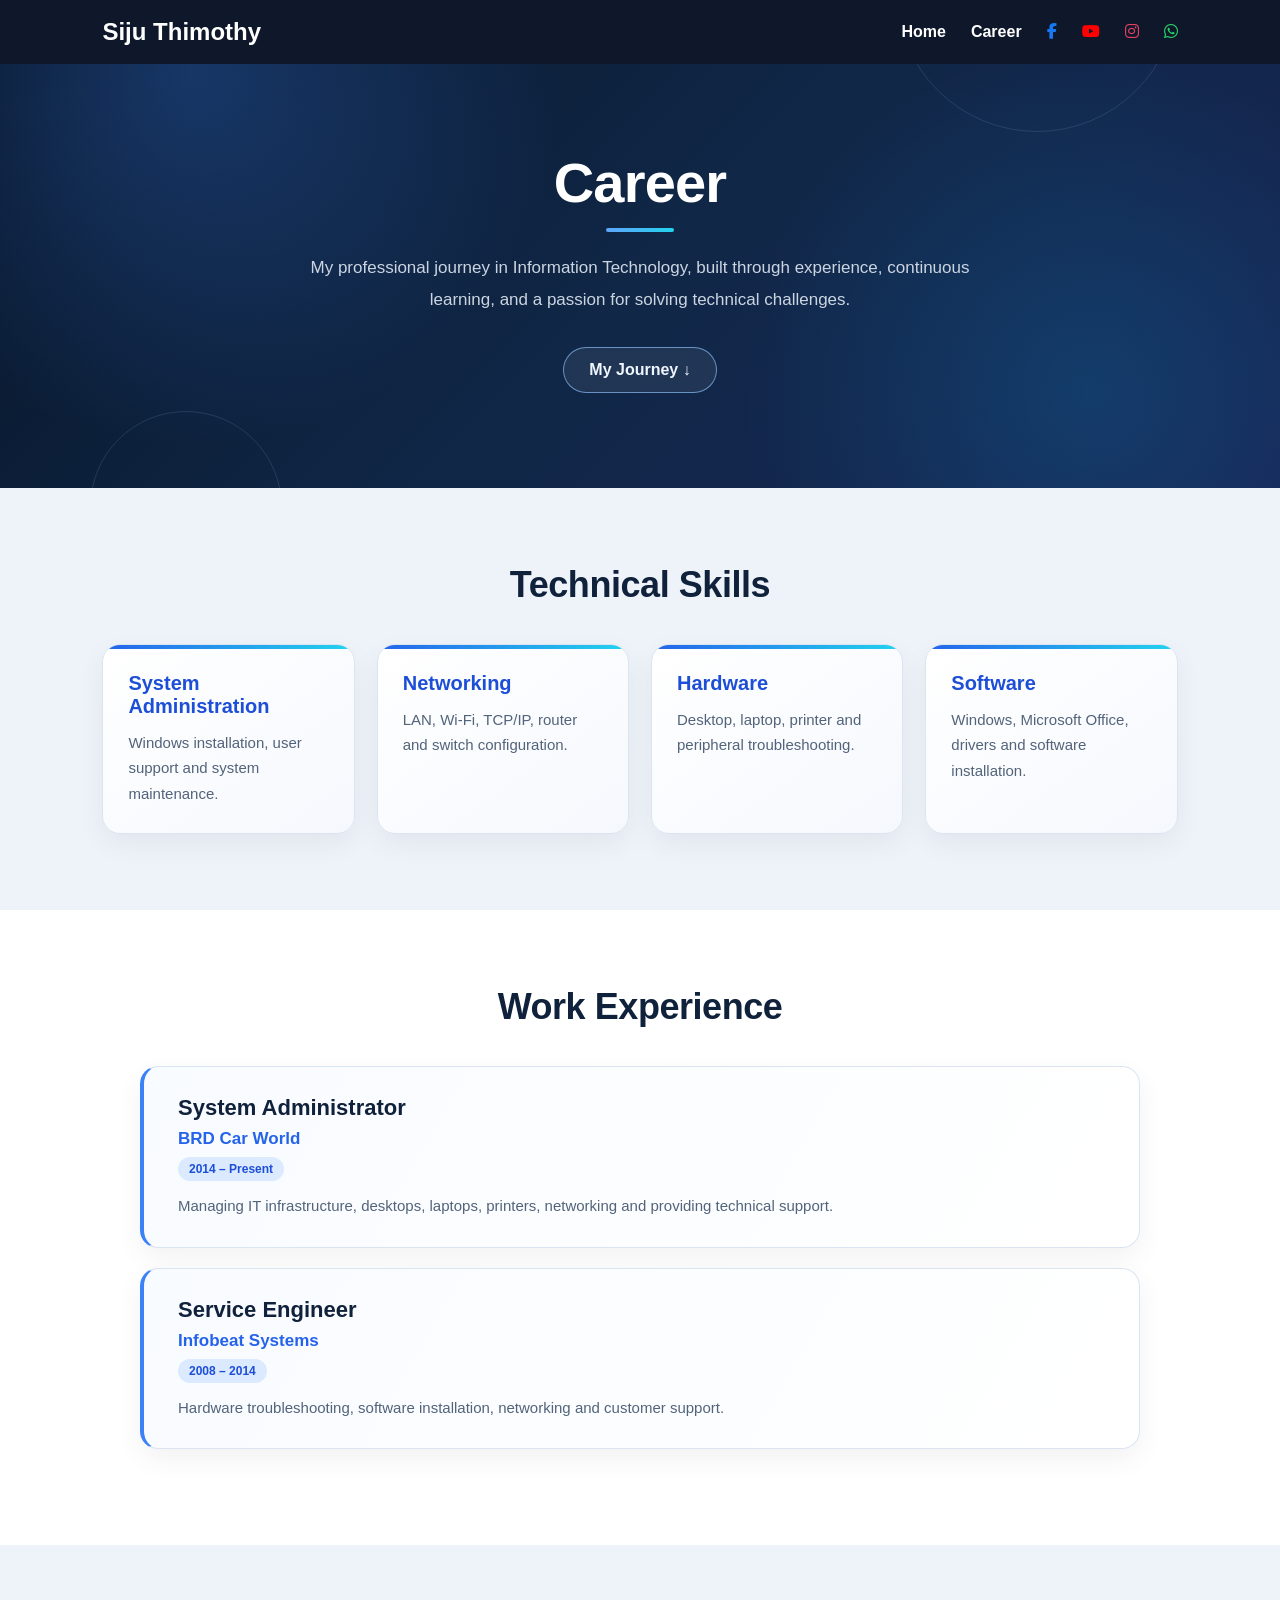
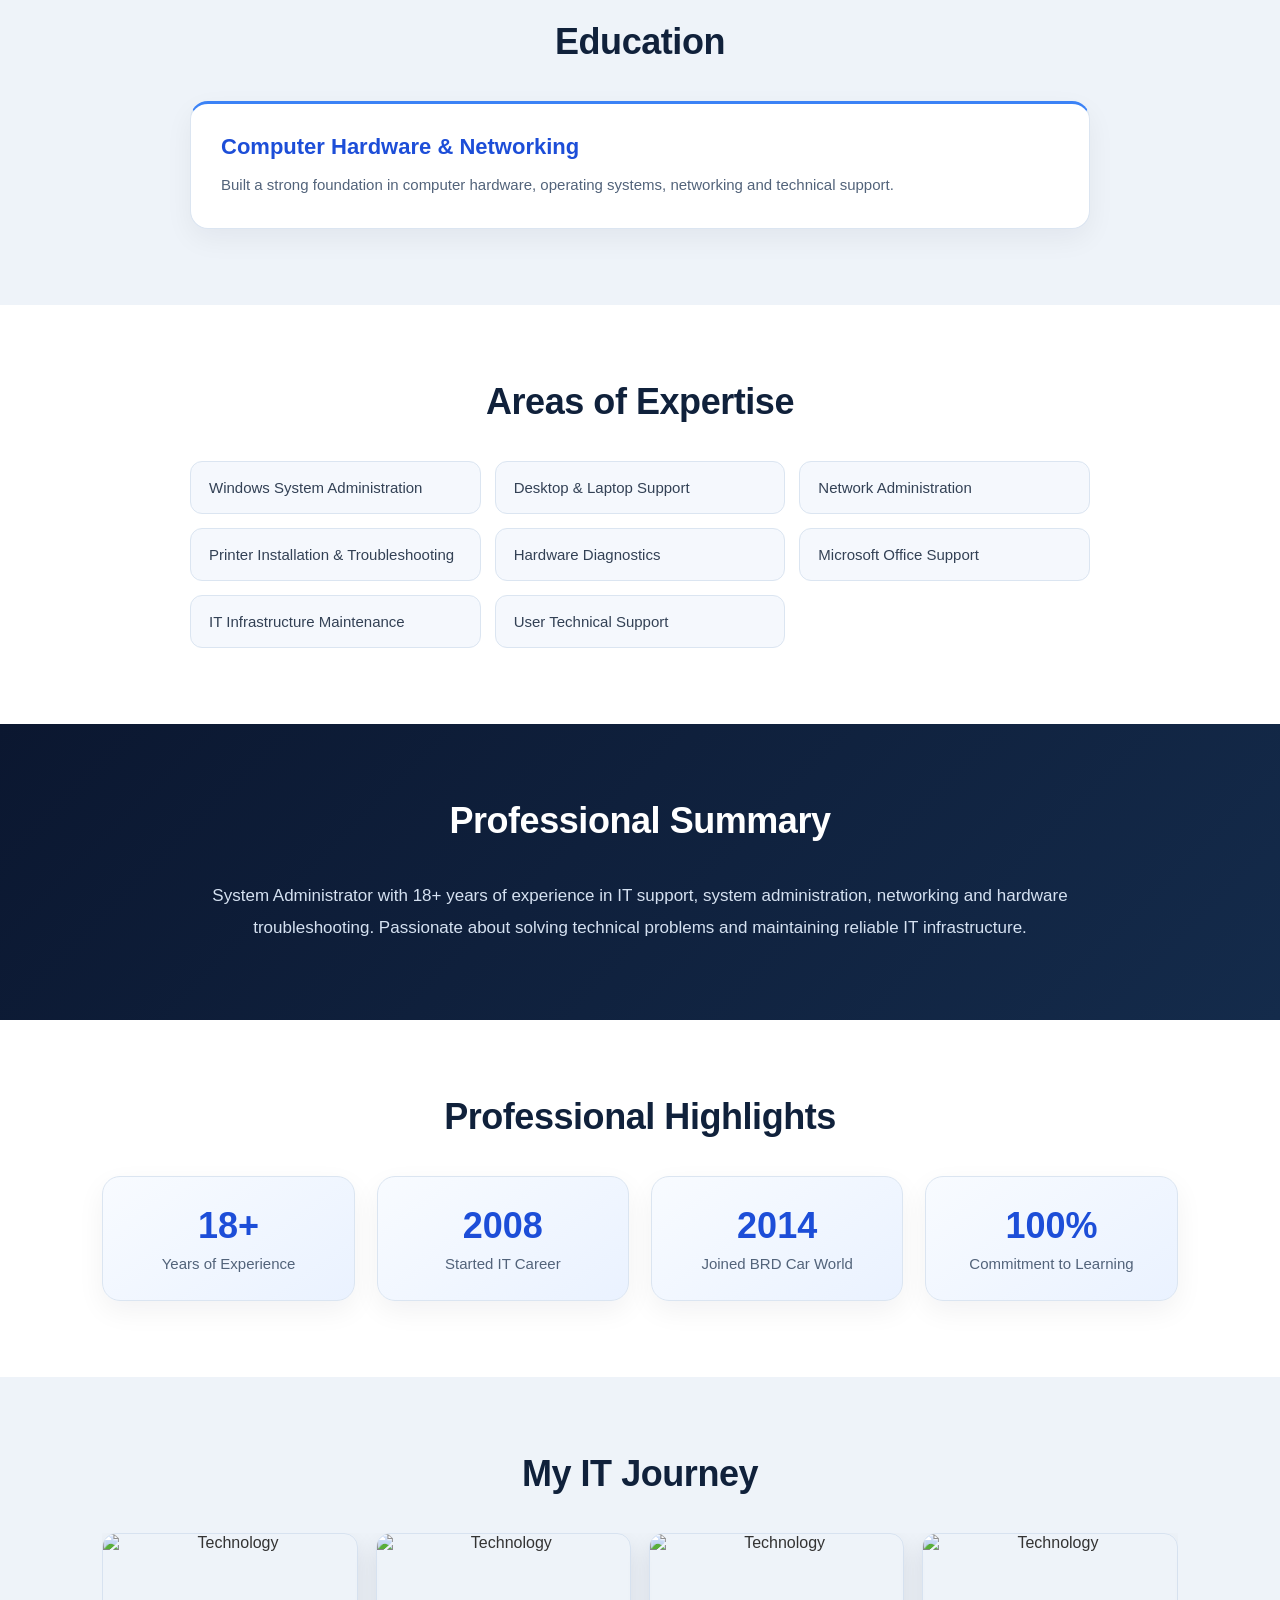
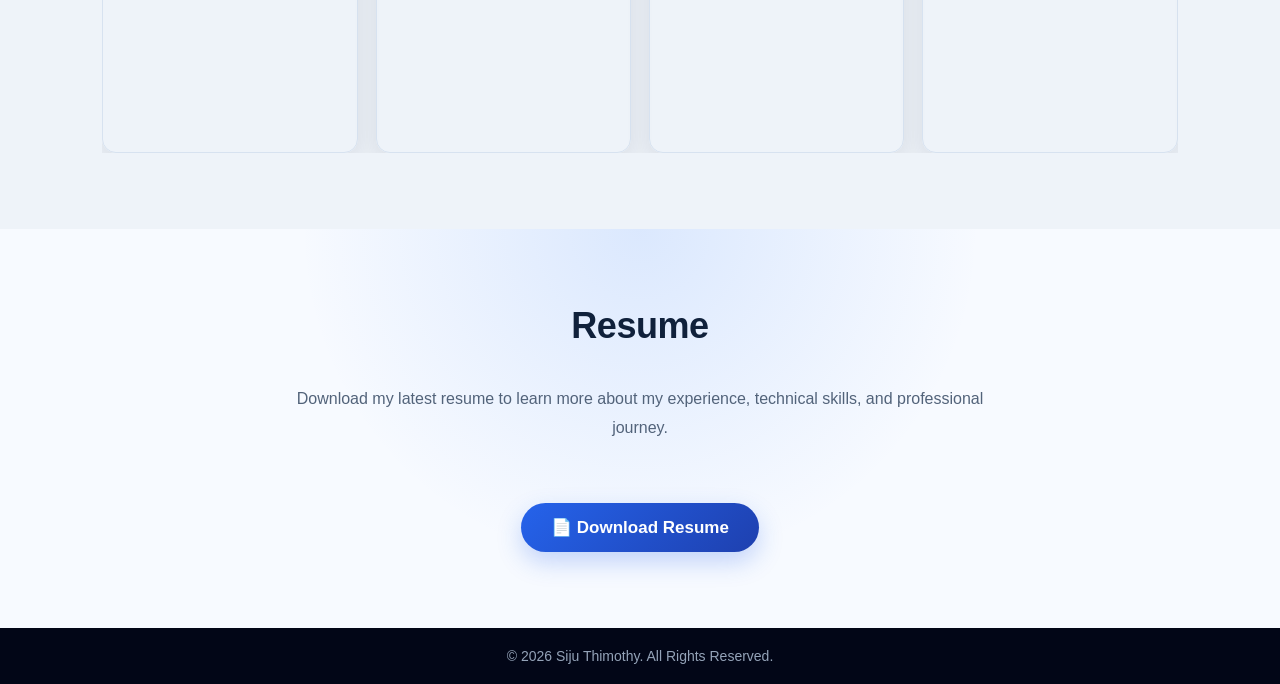
==== commit 3c4a8d94: "Update career.html" ====
--- a/career.html
+++ b/career.html
@@ -62,7 +62,7 @@
     <div style="text-align:center;">
 
     <a href="#it-journey" class="it-journey-btn">
-        My IT Journey ↓
+        My Journey ↓
     </a>
 
 </div>
--- a/css/style.css
+++ b/css/style.css
@@ -2401,4 +2401,233 @@
     .about-read-more {
         padding: 10px 22px;
     }
-}+}
+/* =====================================================
+   CAREER PAGE — MODERN NAVY / BLUE THEME
+   Appended overrides: keeps existing HTML and interactions
+   ===================================================== */
+
+.career-hero {
+    position: relative;
+    overflow: hidden;
+    padding: 150px 10% 95px;
+    text-align: center;
+    color: #f8fafc;
+    background: radial-gradient(circle at 15% 15%, rgba(59,130,246,.28), transparent 32%),
+                radial-gradient(circle at 85% 80%, rgba(14,165,233,.18), transparent 30%),
+                linear-gradient(135deg, #071426 0%, #102747 52%, #172554 100%);
+}
+
+.career-hero::before,
+.career-hero::after {
+    content: "";
+    position: absolute;
+    border: 1px solid rgba(147,197,253,.15);
+    border-radius: 50%;
+    pointer-events: none;
+}
+
+.career-hero::before { width: 280px; height: 280px; top: -150px; right: 8%; }
+.career-hero::after { width: 190px; height: 190px; bottom: -115px; left: 7%; }
+
+.career-hero h1 {
+    position: relative;
+    z-index: 1;
+    color: #ffffff;
+    font-size: clamp(38px, 5vw, 56px);
+    letter-spacing: -.8px;
+    margin-bottom: 20px;
+}
+
+.career-hero h1::after {
+    content: "";
+    display: block;
+    width: 68px;
+    height: 4px;
+    margin: 13px auto 0;
+    border-radius: 10px;
+    background: linear-gradient(90deg, #60a5fa, #22d3ee);
+}
+
+.career-hero p {
+    position: relative;
+    z-index: 1;
+    max-width: 720px;
+    color: #cbd5e1;
+    font-size: 17px;
+    line-height: 1.9;
+}
+
+.career-hero > div { position: relative; z-index: 1; }
+
+.it-journey-btn {
+    border: 1px solid rgba(147,197,253,.65);
+    color: #eff6ff;
+    background: rgba(255,255,255,.07);
+    border-radius: 999px;
+    padding: 13px 25px;
+    backdrop-filter: blur(8px);
+}
+
+.it-journey-btn:hover {
+    color: #ffffff;
+    background: #2563eb;
+    border-color: #60a5fa;
+    box-shadow: 0 10px 28px rgba(37,99,235,.28);
+}
+
+.skills, .education, .summary, .tech-gallery, .resume {
+    background: #eef3f9;
+}
+
+.skills, .experience, .education, .expertise, .summary,
+.highlights, .tech-gallery, .resume {
+    padding: 76px 8%;
+}
+
+.skills h2, .experience h2, .education h2, .expertise h2,
+.summary h2, .highlights h2, .tech-gallery h2, .resume h2 {
+    color: #10213b;
+    font-size: clamp(27px, 3vw, 36px);
+    letter-spacing: -.45px;
+    margin-bottom: 38px;
+}
+
+.skills-grid, .highlight-grid {
+    max-width: 1120px;
+    margin: 0 auto;
+    gap: 22px;
+}
+
+.skill-card, .highlight-card, .education-card,
+.experience-card, .expertise li {
+    border: 1px solid #dbe5f1;
+    border-radius: 18px;
+    box-shadow: 0 10px 28px rgba(15,23,42,.055);
+    transition: transform .25s ease, box-shadow .25s ease, border-color .25s ease;
+}
+
+.skill-card {
+    position: relative;
+    overflow: hidden;
+    background: linear-gradient(145deg, #ffffff, #f5f8fd);
+    padding: 27px 25px;
+}
+
+.skill-card::before {
+    content: "";
+    position: absolute;
+    top: 0; left: 0; right: 0;
+    height: 4px;
+    background: linear-gradient(90deg, #2563eb, #22d3ee);
+}
+
+.skill-card:hover, .experience-card:hover, .education-card:hover,
+.highlight-card:hover, .expertise li:hover {
+    transform: translateY(-5px);
+    border-color: #93c5fd;
+    box-shadow: 0 16px 34px rgba(37,99,235,.12);
+}
+
+.skill-card h3, .education-card h3 { color: #1d4ed8; }
+.skill-card p, .experience-card p, .education-card p,
+.summary p, .resume p { color: #52637a; }
+
+.experience { background: #ffffff; }
+.experience-card {
+    max-width: 1000px;
+    margin: 0 auto 20px;
+    padding: 28px 30px 28px 34px;
+    background: linear-gradient(120deg, #f8fbff, #ffffff);
+    border-left: 4px solid #3b82f6;
+}
+
+.experience-card h3 { color: #10213b; }
+.experience-card h4 { color: #2563eb; }
+.experience-card span {
+    display: inline-block;
+    padding: 5px 11px;
+    color: #1d4ed8;
+    background: #dbeafe;
+    border-radius: 999px;
+    font-size: 12px;
+}
+
+.education-card {
+    background: #ffffff;
+    max-width: 900px;
+    border-top: 3px solid #3b82f6;
+}
+
+.expertise { background: #ffffff; }
+.expertise ul { gap: 14px; }
+.expertise li {
+    background: #f5f8fd;
+    border-radius: 12px;
+    padding: 17px 18px;
+    box-shadow: none;
+}
+
+.summary {
+    text-align: center;
+    background: linear-gradient(135deg, #0b1730, #142b4b);
+}
+.summary h2 { color: #ffffff; }
+.summary p {
+    color: #d5e1f1;
+    max-width: 880px;
+    font-size: 17px;
+}
+
+.highlights { background: #ffffff; }
+.highlight-card {
+    background: linear-gradient(145deg, #f8fbff, #eaf2ff);
+    padding: 28px 18px;
+}
+.highlight-card h3 {
+    color: #1d4ed8;
+    font-size: 36px;
+}
+.highlight-card p { color: #52637a; }
+
+.tech-gallery { background: #eef3f9; }
+.tech-gallery h2 { margin-bottom: 38px; }
+.tech-slides img {
+    border: 1px solid #d7e2f0;
+    box-shadow: 0 10px 25px rgba(15,23,42,.10);
+}
+
+.resume {
+    text-align: center;
+    background: radial-gradient(circle at 50% 0%, rgba(59,130,246,.15), transparent 45%), #f7faff;
+}
+.resume-btn {
+    border-radius: 999px;
+    background: linear-gradient(135deg, #2563eb, #1e40af);
+    box-shadow: 0 10px 25px rgba(37,99,235,.25);
+}
+.resume-btn:hover {
+    background: linear-gradient(135deg, #1d4ed8, #172554);
+}
+
+/* Keep headings and cards readable on phones */
+@media (max-width: 768px) {
+    .career-hero { padding: 125px 7% 72px; }
+    .career-hero p { font-size: 15px; }
+    .skills, .experience, .education, .expertise, .summary,
+    .highlights, .tech-gallery, .resume { padding: 55px 6%; }
+    .skills h2, .experience h2, .education h2, .expertise h2,
+    .summary h2, .highlights h2, .tech-gallery h2, .resume h2 {
+        margin-bottom: 28px;
+    }
+    .experience-card { padding: 23px 20px; }
+    .education-card { padding: 24px 20px; }
+    .tech-slides img { width: calc((100% - 18px) / 2); height: 190px; }
+}
+
+@media (prefers-reduced-motion: reduce) {
+    .skill-card, .experience-card, .education-card, .highlight-card,
+    .expertise li, .it-journey-btn, .tech-slides img {
+        transition: none !important;
+    }
+}
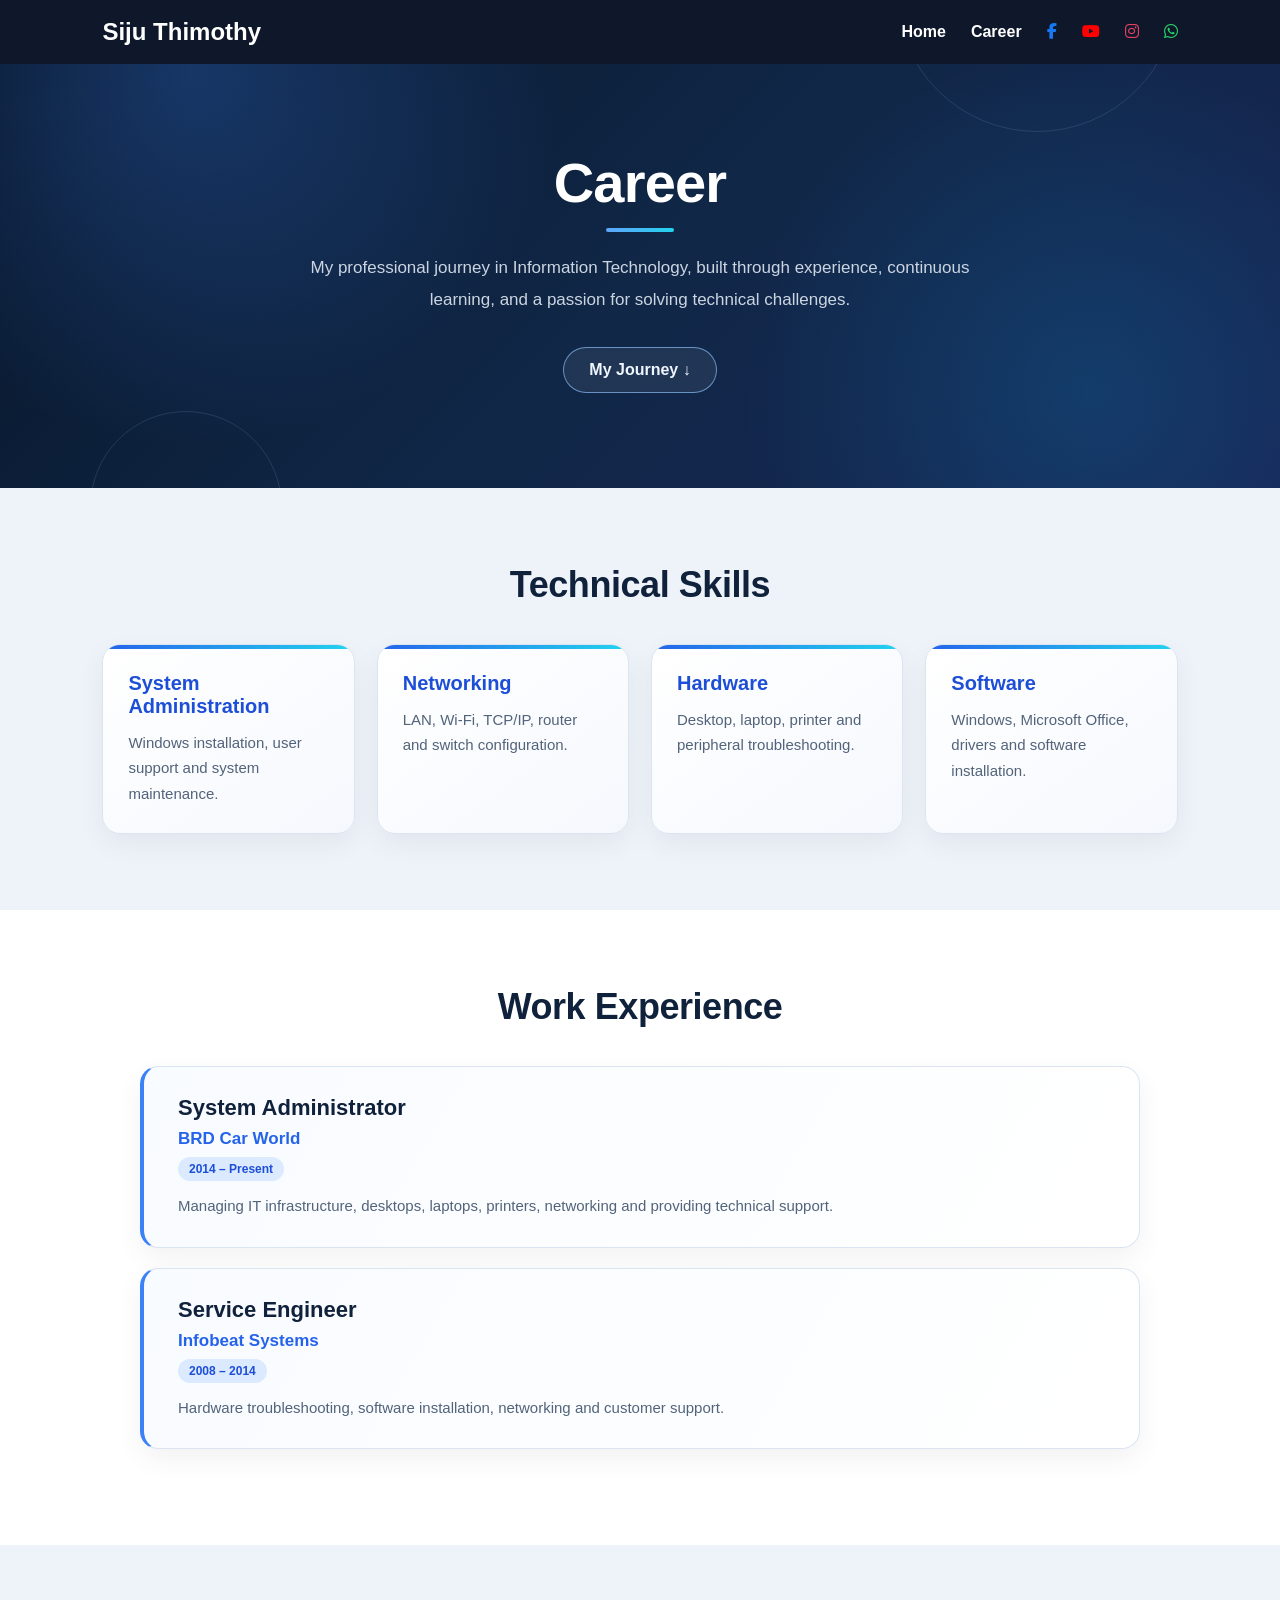
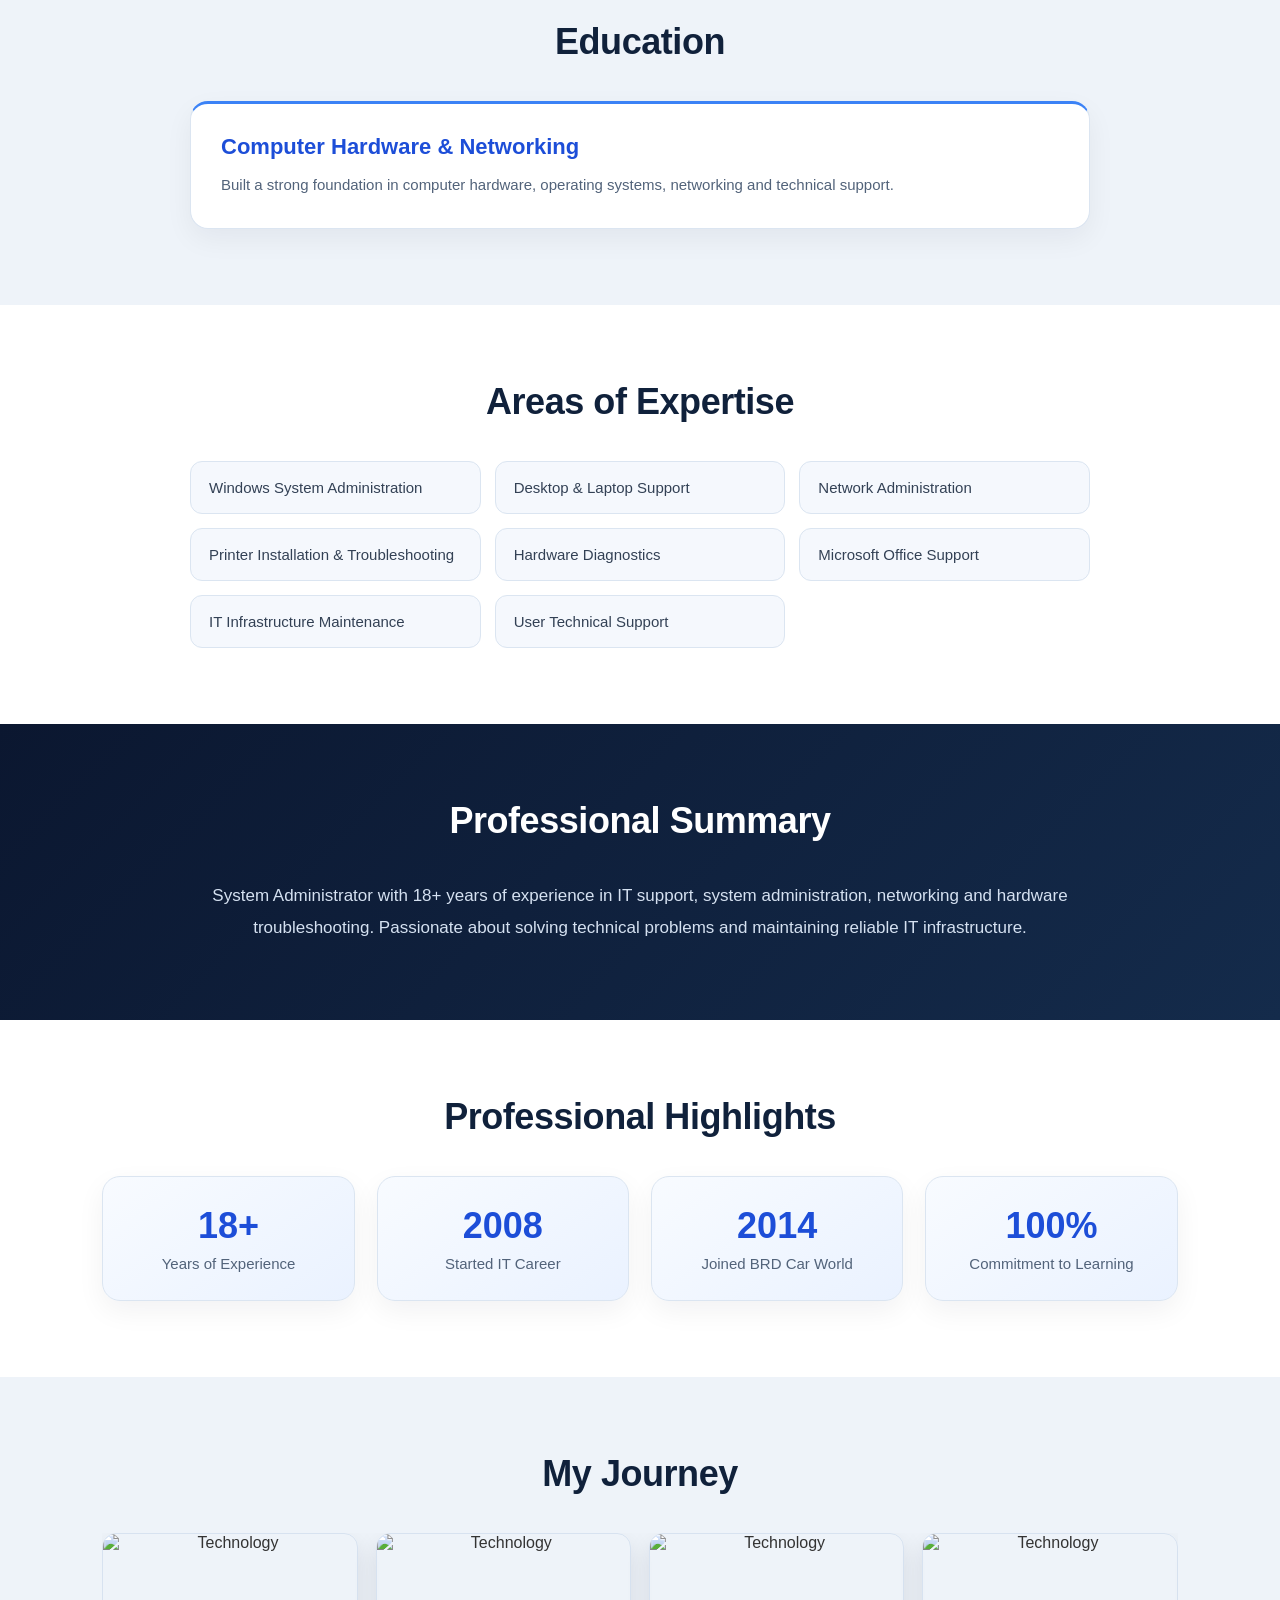
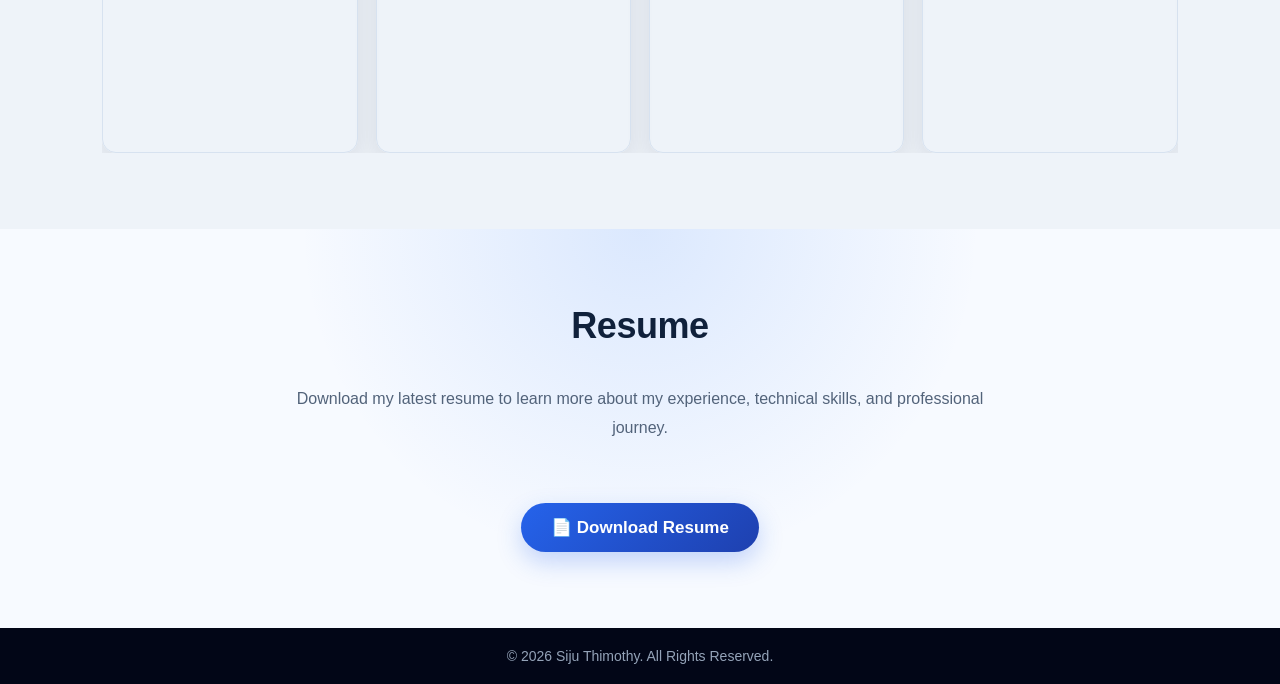
==== commit 3a5e85e1: "Update career.html" ====
--- a/career.html
+++ b/career.html
@@ -213,7 +213,7 @@
 
 <section class="tech-gallery"id="it-journey">
 
-    <h2>My IT Journey</h2>
+    <h2>My Journey</h2>
 
     <div class="tech-slider">
 
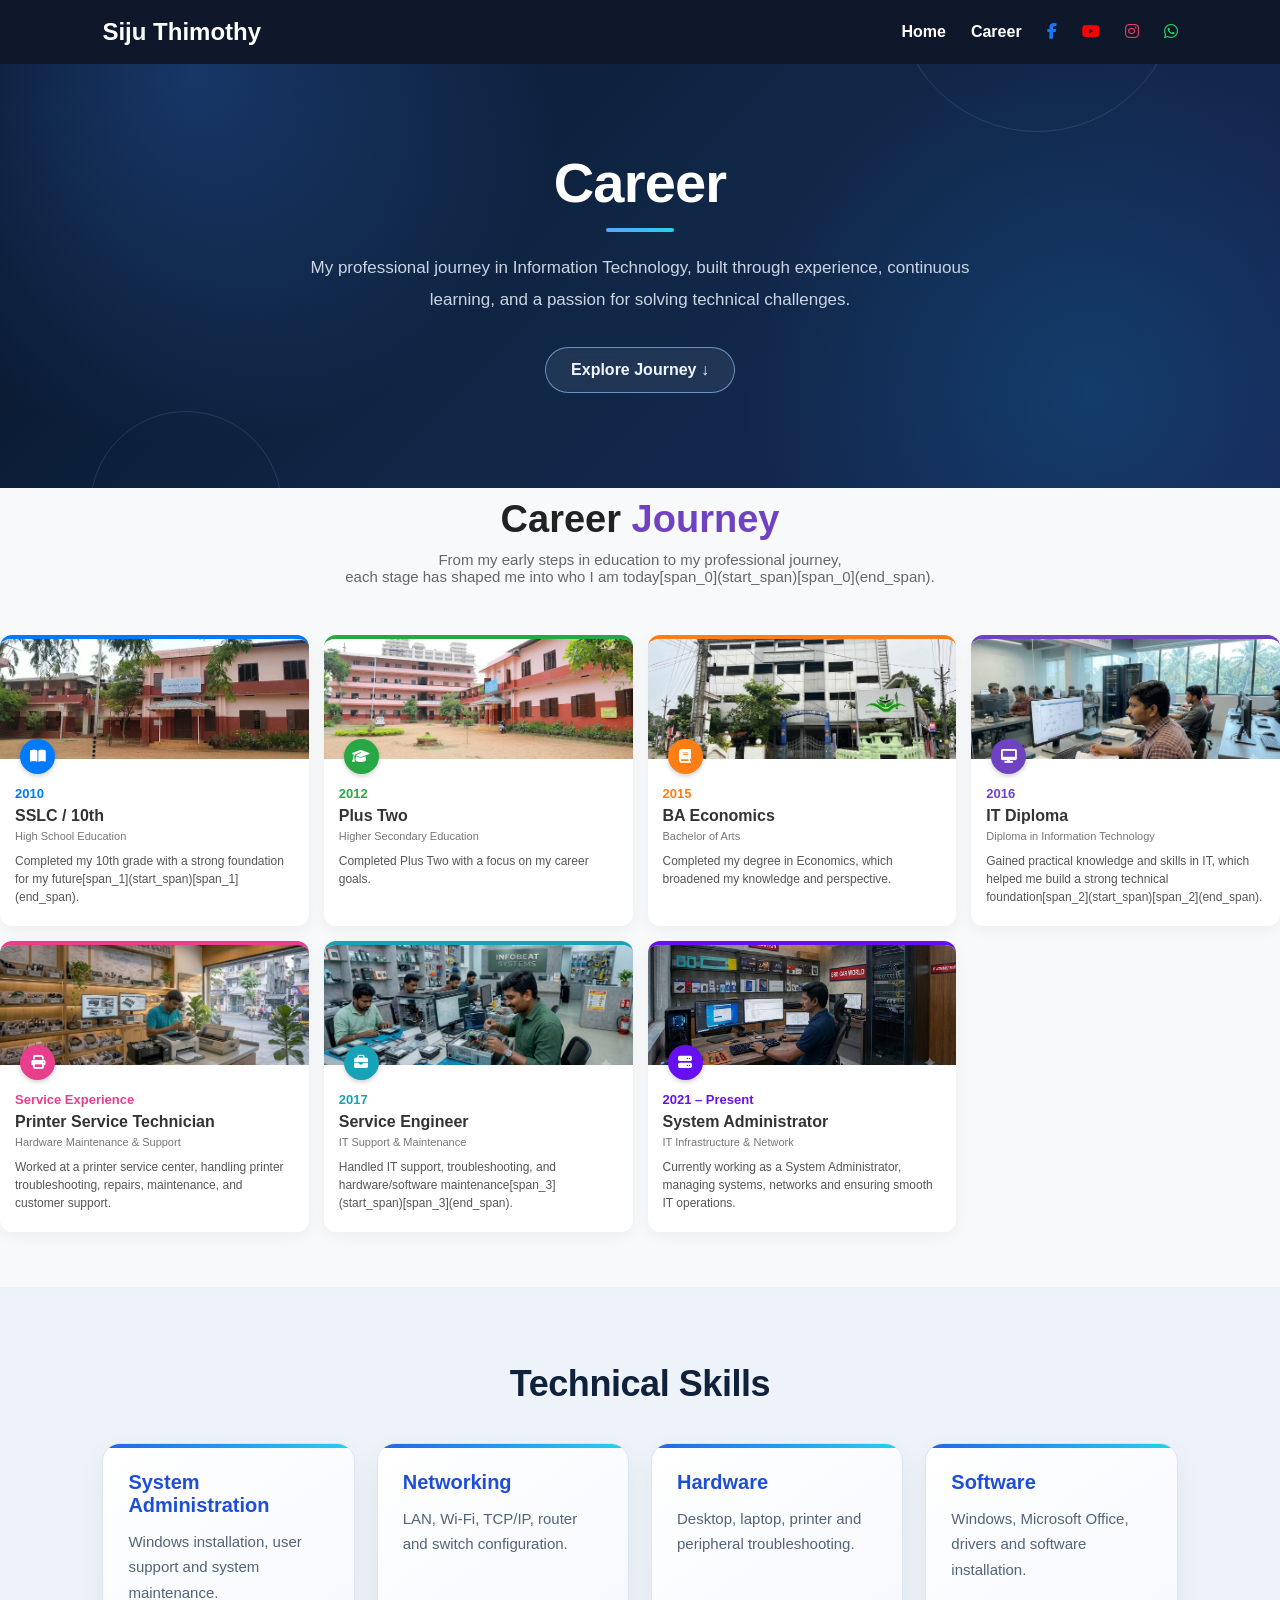
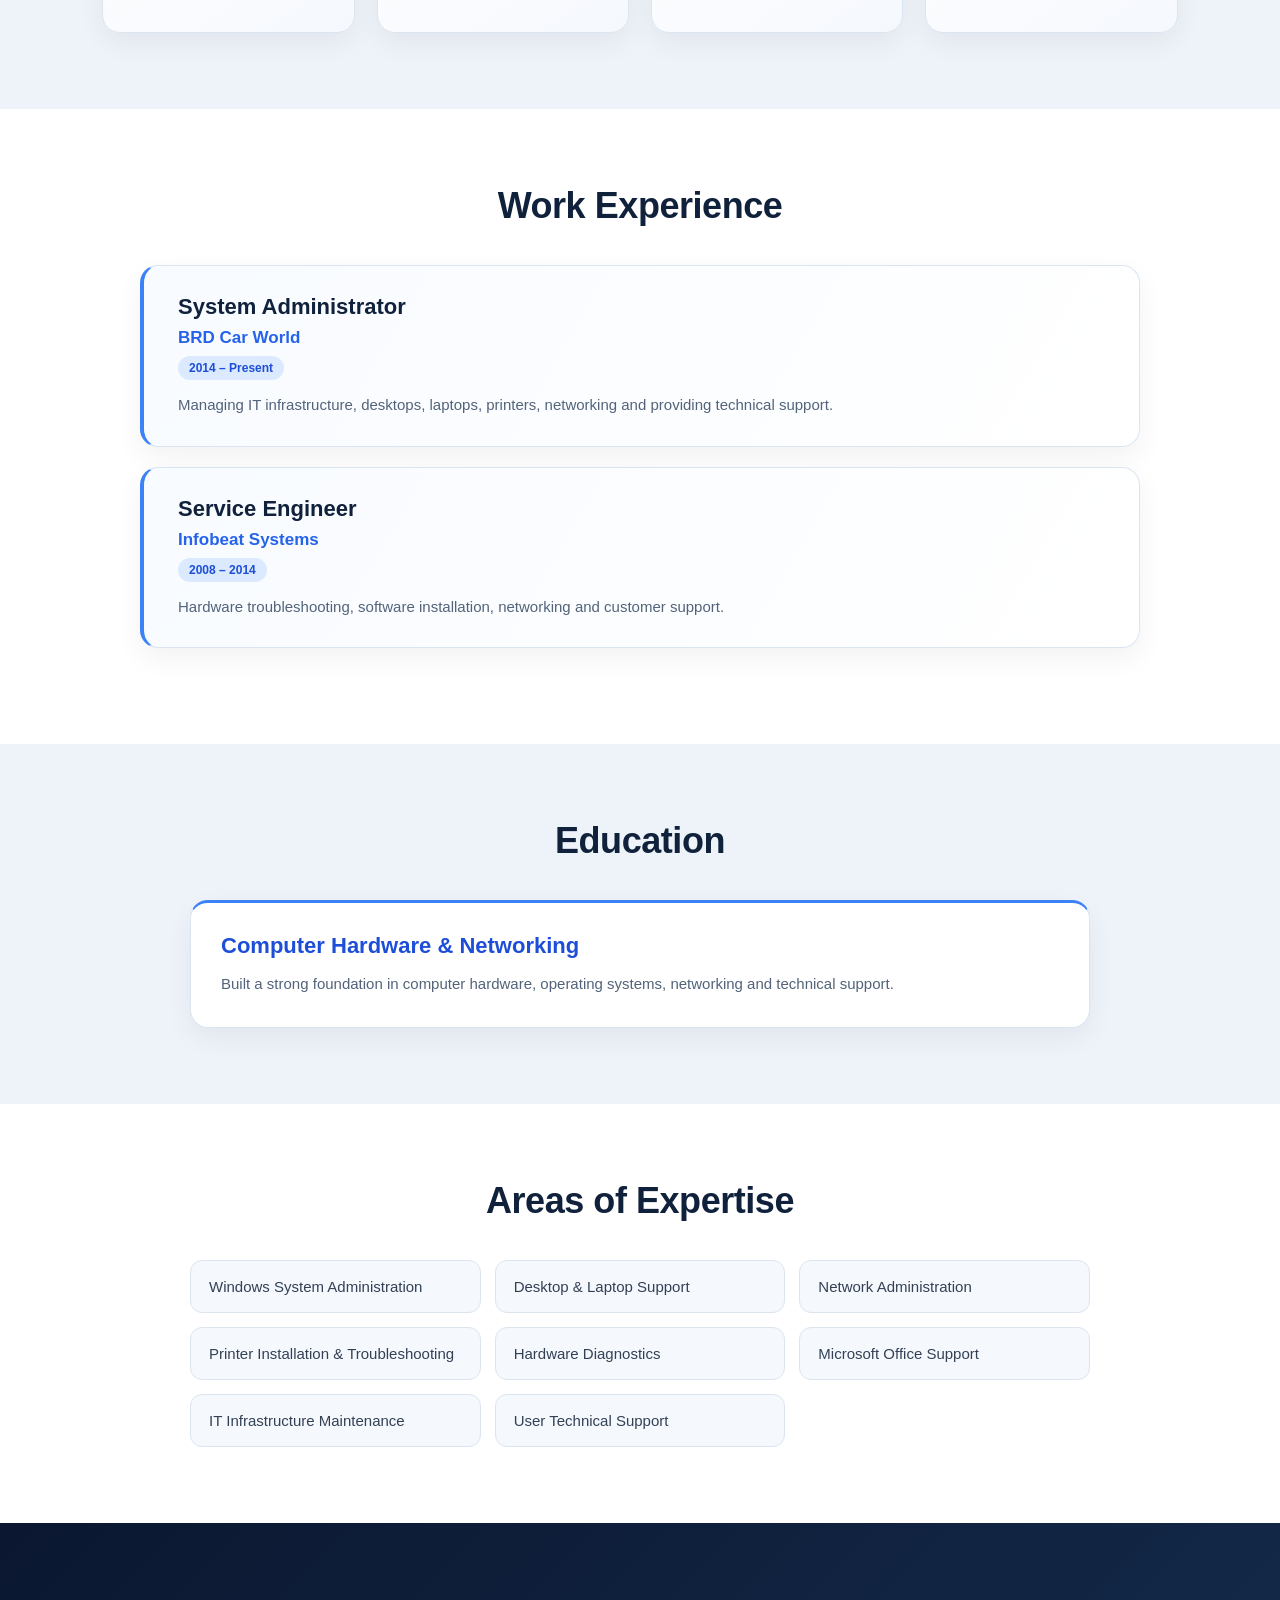
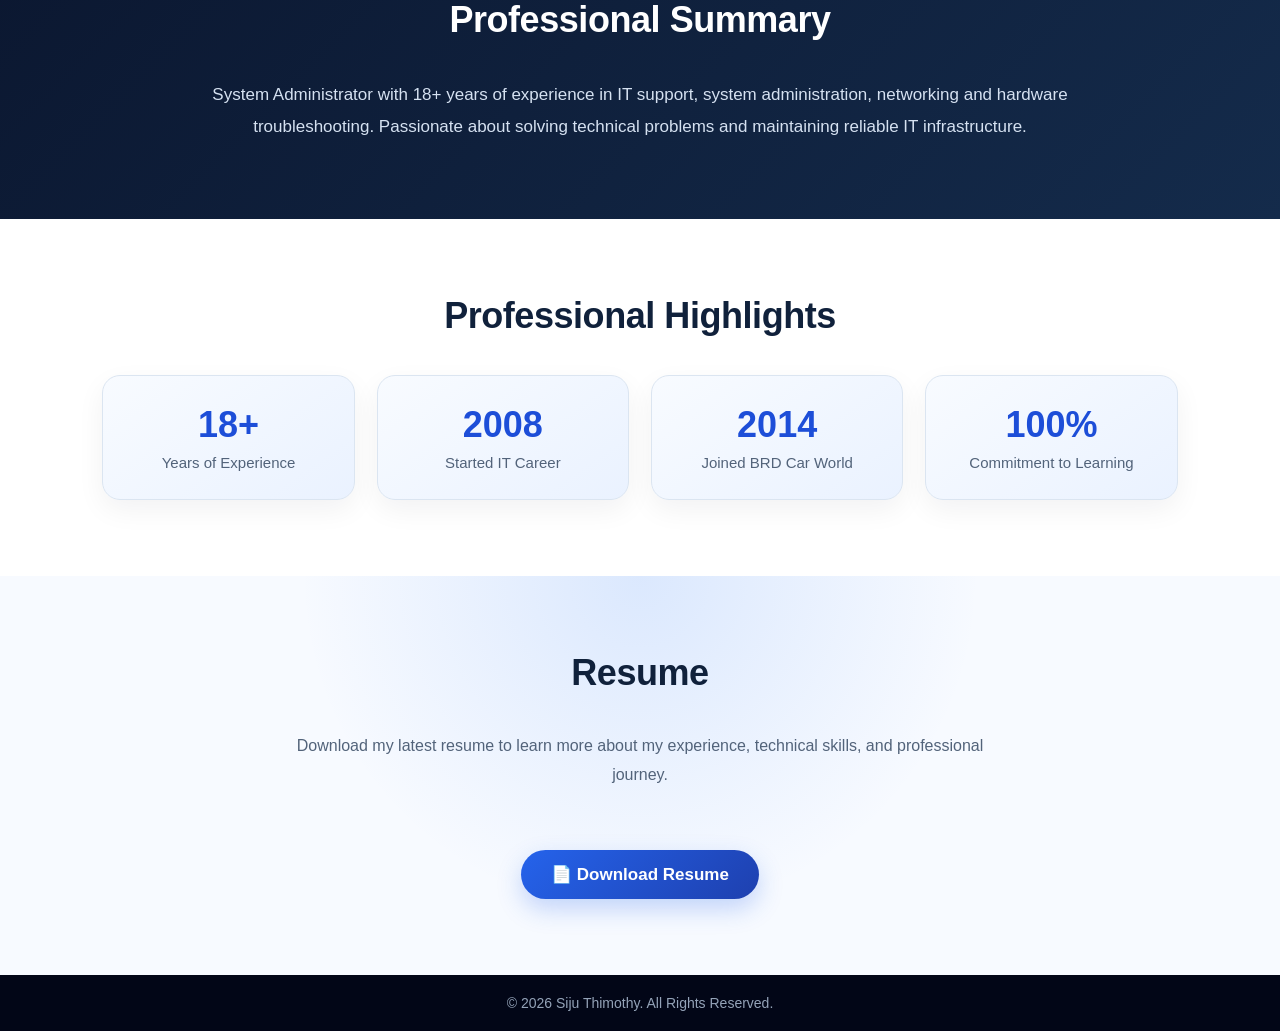
==== commit fcccccb3: "pu" ====
--- a/career.html
+++ b/career.html
@@ -6,51 +6,54 @@
     <meta name="viewport" content="width=device-width, initial-scale=1.0">
     <title>Career | Siju Thimothy</title>
 
-<link rel="stylesheet" href="https://cdnjs.cloudflare.com/ajax/libs/font-awesome/6.5.2/css/all.min.css">
-
+    <link rel="stylesheet" href="https://cdnjs.cloudflare.com/ajax/libs/font-awesome/6.5.2/css/all.min.css">
     <link rel="stylesheet" href="css/style.css">
+
+    <style>
+        #career-journey {
+            scroll-margin-top: 80px;
+        }
+    </style>
 </head>
 
 <body>
 
 <nav>
-
     <div class="logo">
         Siju Thimothy
     </div>
 
     <ul>
-    <li><a href="index.html#home">Home</a></li>
-    <li><a href="career.html">Career</a></li>
-
-    <li>
-        <a href="https://www.facebook.com/sijuthimothy" target="_blank" aria-label="Facebook">
-            <i class="fa-brands fa-facebook-f"></i>
-        </a>
-    </li>
-
-    <li>
-        <a href="https://www.youtube.com/sijuthimothy" target="_blank" aria-label="YouTube">
-            <i class="fa-brands fa-youtube"></i>
-        </a>
-    </li>
-
-    <li>
-        <a href="https://www.instagram.com/siju1987" target="_blank" aria-label="Instagram">
-            <i class="fa-brands fa-instagram"></i>
-        </a>
-    </li>
-
-    <li>
-        <a href="https://wa.me/919048054262" target="_blank" aria-label="WhatsApp">
-            <i class="fa-brands fa-whatsapp"></i>
-        </a>
-    </li>
-</ul>
+        <li><a href="index.html#home">Home</a></li>
+        <li><a href="career.html">Career</a></li>
+
+        <li>
+            <a href="https://www.facebook.com/sijuthimothy" target="_blank" aria-label="Facebook">
+                <i class="fa-brands fa-facebook-f"></i>
+            </a>
+        </li>
+
+        <li>
+            <a href="https://www.youtube.com/sijuthimothy" target="_blank" aria-label="YouTube">
+                <i class="fa-brands fa-youtube"></i>
+            </a>
+        </li>
+
+        <li>
+            <a href="https://www.instagram.com/siju1987" target="_blank" aria-label="Instagram">
+                <i class="fa-brands fa-instagram"></i>
+            </a>
+        </li>
+
+        <li>
+            <a href="https://wa.me/919048054262" target="_blank" aria-label="WhatsApp">
+                <i class="fa-brands fa-whatsapp"></i>
+            </a>
+        </li>
+    </ul>
 </nav>
 
 <section class="career-hero">
-
     <h1>Career</h1>
 
     <p>
@@ -61,202 +64,238 @@
 
     <div style="text-align:center;">
 
-    <a href="#it-journey" class="it-journey-btn">
-        My Journey ↓
-    </a>
-
+        <a href="#career-journey" class="it-journey-btn">
+            Explore Journey ↓
+        </a>
+    </div>
+    
+</section>
+
+<section id="career-journey" class="career-journey-section">
+    <div class="career-header">
+        <h2>Career <span class="highlight-text">Journey</span></h2>
+        <p>From my early steps in education to my professional journey,<br> each stage has shaped me into who I am today[span_0](start_span)[span_0](end_span).</p>
+    </div>
+
+    <div class="timeline-container">
+        <!-- Card 1 -->
+        <div class="journey-card" style="--card-color: #007bff;">
+            <div class="card-image">
+                <img src="images/school.jpg" alt="School">
+                <div class="card-icon"><i class="fa-solid fa-book-open"></i></div>
+            </div>
+            <div class="card-content">
+                <span class="year">2010</span>
+                <h3>SSLC / 10th</h3>
+                <span class="category">High School Education</span>
+                <p>Completed my 10th grade with a strong foundation for my future[span_1](start_span)[span_1](end_span).</p>
+            </div>
+        </div>
+
+        <!-- Card 2 -->
+        <div class="journey-card" style="--card-color: #28a745;">
+            <div class="card-image">
+                <img src="images/plus-two.jpg" alt="Plus Two">
+                <div class="card-icon"><i class="fa-solid fa-graduation-cap"></i></div>
+            </div>
+            <div class="card-content">
+                <span class="year">2012</span>
+                <h3>Plus Two</h3>
+                <span class="category">Higher Secondary Education</span>
+                <p>Completed Plus Two with a focus on my career goals.</p>
+            </div>
+        </div>
+
+        <!-- Card 3 -->
+        <div class="journey-card" style="--card-color: #fd7e14;">
+            <div class="card-image">
+                <img src="images/degree.jpg" alt="BA Economics">
+                <div class="card-icon"><i class="fa-solid fa-book"></i></div>
+            </div>
+            <div class="card-content">
+                <span class="year">2015</span>
+                <h3>BA Economics</h3>
+                <span class="category">Bachelor of Arts</span>
+                <p>Completed my degree in Economics, which broadened my knowledge and perspective.</p>
+            </div>
+        </div>
+
+        <!-- Card 4 -->
+        <div class="journey-card" style="--card-color: #6f42c1;">
+            <div class="card-image">
+                <img src="images/it-diploma.jpg" alt="IT Diploma">
+                <div class="card-icon"><i class="fa-solid fa-desktop"></i></div>
+            </div>
+            <div class="card-content">
+                <span class="year">2016</span>
+                <h3>IT Diploma</h3>
+                <span class="category">Diploma in Information Technology</span>
+                <p>Gained practical knowledge and skills in IT, which helped me build a strong technical foundation[span_2](start_span)[span_2](end_span).</p>
+            </div>
+        </div>
+
+        <!-- Card 5 -->
+        <div class="journey-card" style="--card-color: #e83e8c;">
+            <div class="card-image">
+                <img src="images/printer-service.jpg" alt="Printer Service Technician">
+                <div class="card-icon"><i class="fa-solid fa-print"></i></div>
+            </div>
+            <div class="card-content">
+                <span class="year">Service Experience</span>
+                <h3>Printer Service Technician</h3>
+                <span class="category">Hardware Maintenance & Support</span>
+                <p>Worked at a printer service center, handling printer troubleshooting, repairs, maintenance, and customer support.</p>
+            </div>
+        </div>
+
+        <!-- Card 6 -->
+        <div class="journey-card" style="--card-color: #17a2b8;">
+            <div class="card-image">
+                <img src="images/service-engineer.jpg" alt="Service Engineer">
+                <div class="card-icon"><i class="fa-solid fa-briefcase"></i></div>
+            </div>
+            <div class="card-content">
+                <span class="year">2017</span>
+                <h3>Service Engineer</h3>
+                <span class="category">IT Support & Maintenance</span>
+                <p>Handled IT support, troubleshooting, and hardware/software maintenance[span_3](start_span)[span_3](end_span).</p>
+            </div>
+        </div>
+
+        <!-- Card 7 -->
+        <div class="journey-card" style="--card-color: #6610f2;">
+            <div class="card-image">
+                <img src="images/sys-admin.jpg" alt="System Administrator">
+                <div class="card-icon"><i class="fa-solid fa-server"></i></div>
+            </div>
+            <div class="card-content">
+                <span class="year">2021 – Present</span>
+                <h3>System Administrator</h3>
+                <span class="category">IT Infrastructure & Network</span>
+                <p>Currently working as a System Administrator, managing systems, networks and ensuring smooth IT operations.</p>
+            </div>
+        </div>
+    </div>
+</section>
+
+<!-- Click Zoom Modal Structure -->
+<div id="cardZoomModal" class="card-zoom-modal">
+    <div class="zoom-modal-content">
+        <span class="zoom-close-btn">&times;</span>
+        <div id="zoomModalBody">
+            <!-- ക്ലിക്ക് ചെയ്യുന്ന കാർഡിന്റെ വിവരങ്ങൾ ജാവാസ്ക്രിപ്റ്റ് വഴി ഇവിടെ വരും -->
+        </div>
+    </div>
 </div>
-
-</section>
-
 <section class="skills">
-
     <h2>Technical Skills</h2>
-
     <div class="skills-grid">
-
         <div class="skill-card">
             <h3>System Administration</h3>
             <p>Windows installation, user support and system maintenance.</p>
         </div>
-
         <div class="skill-card">
             <h3>Networking</h3>
             <p>LAN, Wi-Fi, TCP/IP, router and switch configuration.</p>
         </div>
-
         <div class="skill-card">
             <h3>Hardware</h3>
             <p>Desktop, laptop, printer and peripheral troubleshooting.</p>
         </div>
-
         <div class="skill-card">
             <h3>Software</h3>
             <p>Windows, Microsoft Office, drivers and software installation.</p>
         </div>
-
-    </div>
-
+    </div>
 </section>
 
 <section class="experience">
-
     <h2>Work Experience</h2>
-
     <div class="experience-card">
-
         <h3>System Administrator</h3>
-
         <h4>BRD Car World</h4>
-
         <span>2014 – Present</span>
-
         <p>
             Managing IT infrastructure, desktops, laptops, printers,
             networking and providing technical support.
         </p>
-
-    </div>
-
+    </div>
     <div class="experience-card">
-
         <h3>Service Engineer</h3>
-
         <h4>Infobeat Systems</h4>
-
         <span>2008 – 2014</span>
-
         <p>
             Hardware troubleshooting, software installation,
             networking and customer support.
         </p>
-
-    </div>
-
+    </div>
 </section>
 
 <section class="education">
-
     <h2>Education</h2>
-
     <div class="education-card">
-
         <h3>Computer Hardware & Networking</h3>
-
         <p>
             Built a strong foundation in computer hardware,
             operating systems, networking and technical support.
         </p>
-
-    </div>
-
+    </div>
 </section>
 
 <section class="expertise">
-
-<h2>Areas of Expertise</h2>
-
-<ul>
-<li>Windows System Administration</li>
-<li>Desktop & Laptop Support</li>
-<li>Network Administration</li>
-<li>Printer Installation & Troubleshooting</li>
-<li>Hardware Diagnostics</li>
-<li>Microsoft Office Support</li>
-<li>IT Infrastructure Maintenance</li>
-<li>User Technical Support</li>
-</ul>
-
+    <h2>Areas of Expertise</h2>
+    <ul>
+        <li>Windows System Administration</li>
+        <li>Desktop & Laptop Support</li>
+        <li>Network Administration</li>
+        <li>Printer Installation & Troubleshooting</li>
+        <li>Hardware Diagnostics</li>
+        <li>Microsoft Office Support</li>
+        <li>IT Infrastructure Maintenance</li>
+        <li>User Technical Support</li>
+    </ul>
 </section>
 
 <section class="summary">
-
-<h2>Professional Summary</h2>
-
-<p>
-System Administrator with 18+ years of experience in IT support,
-system administration, networking and hardware troubleshooting.
-Passionate about solving technical problems and maintaining reliable IT infrastructure.
-</p>
-
+    <h2>Professional Summary</h2>
+    <p>
+        System Administrator with 18+ years of experience in IT support,
+        system administration, networking and hardware troubleshooting.
+        Passionate about solving technical problems and maintaining reliable IT infrastructure.
+    </p>
 </section>
 
 <section class="highlights">
-
     <h2>Professional Highlights</h2>
-
     <div class="highlight-grid">
-
         <div class="highlight-card">
             <h3>18+</h3>
             <p>Years of Experience</p>
         </div>
-
         <div class="highlight-card">
             <h3>2008</h3>
             <p>Started IT Career</p>
         </div>
-
         <div class="highlight-card">
             <h3>2014</h3>
             <p>Joined BRD Car World</p>
         </div>
-
         <div class="highlight-card">
             <h3>100%</h3>
             <p>Commitment to Learning</p>
         </div>
-
-    </div>
-
-</section>
-
-<section class="tech-gallery"id="it-journey">
-
-    <h2>My Journey</h2>
-
-    <div class="tech-slider">
-
-        <button class="slider-btn prev" onclick="moveTechSlide(-1)">
-            &#10094;
-        </button>
-
-        <div class="tech-slides">
-
-            <img src="images/tech1.jpg" alt="Technology">
-            <img src="images/tech2.jpg" alt="Technology">
-            <img src="images/tech3.jpg" alt="Technology">
-            <img src="images/tech4.jpg" alt="Technology">
-            <img src="images/tech5.jpg" alt="Technology">
-            <img src="images/tech6.jpg" alt="Technology">
-            <img src="images/tech7.jpg" alt="Technology">
-            <img src="images/tech8.jpg" alt="Technology">
-            <img src="images/tech9.jpg" alt="Technology">
-            <img src="images/tech10.jpg" alt="Technology">
-
-        </div>
-
-        <button class="slider-btn next" onclick="moveTechSlide(1)">
-            &#10095;
-        </button>
-
-    </div>
-
+    </div>
 </section>
 
 <section class="resume">
-
     <h2>Resume</h2>
-
     <p>
         Download my latest resume to learn more about my
         experience, technical skills, and professional journey.
     </p>
-
-   <a href="files/resume.pdf" class="resume-btn" download>
-    📄 Download Resume
-</a>
-
+    <a href="files/resume.pdf" class="resume-btn" download>
+        📄 Download Resume
+    </a>
 </section>
 
 <footer class="footer">
@@ -264,159 +303,30 @@
 </footer>
 
 <script>
-const techSlider = document.querySelector(".tech-slider");
-const techSlides = document.querySelector(".tech-slides");
-
-let slidePosition = 0;
-let moving = false;
-
-techSlider.addEventListener("mousemove", function(e) {
-
-    const rect = techSlider.getBoundingClientRect();
-    const mouseX = e.clientX - rect.left;
-    const width = rect.width;
-
-    if (moving) return;
-
-    // Mouse right side
-    if (mouseX > width * 0.75) {
-
-        moving = true;
-
-        const slideWidth =
-            techSlides.querySelector("img").offsetWidth + 18;
-
-        slidePosition += slideWidth;
-
-        const maxScroll =
-            techSlides.scrollWidth - techSlides.clientWidth;
-
-        if (slidePosition > maxScroll) {
-            slidePosition = maxScroll;
+    const journeyCards = document.querySelectorAll('.journey-card');
+    const cardZoomModal = document.getElementById('cardZoomModal');
+    const zoomModalBody = document.getElementById('zoomModalBody');
+    const zoomCloseBtn = document.querySelector('.zoom-close-btn');
+
+    journeyCards.forEach(card => {
+        card.addEventListener('click', () => {
+            zoomModalBody.innerHTML = card.innerHTML;
+            cardZoomModal.classList.add('active');
+            document.body.style.overflow = 'hidden';
+        });
+    });
+
+    zoomCloseBtn.addEventListener('click', () => {
+        cardZoomModal.classList.remove('active');
+        document.body.style.overflow = 'auto';
+    });
+
+    cardZoomModal.addEventListener('click', (e) => {
+        if (e.target === cardZoomModal) {
+            cardZoomModal.classList.remove('active');
+            document.body.style.overflow = 'auto';
         }
-
-        techSlides.scrollTo({
-            left: slidePosition,
-            behavior: "smooth"
-        });
-
-        setTimeout(() => {
-            moving = false;
-        }, 500);
-    }
-
-    // Mouse left side
-    else if (mouseX < width * 0.25) {
-
-        moving = true;
-
-        const slideWidth =
-            techSlides.querySelector("img").offsetWidth + 18;
-
-        slidePosition -= slideWidth;
-
-        if (slidePosition < 0) {
-            slidePosition = 0;
-        }
-
-        techSlides.scrollTo({
-            left: slidePosition,
-            behavior: "smooth"
-        });
-
-        setTimeout(() => {
-            moving = false;
-        }, 500);
-    }
-});
+    });
 </script>
-
-<!-- Image Zoom -->
-
-<div id="imageModal" class="image-modal">
-
-    <span class="close-modal">&times;</span>
-
-    <button class="zoom-prev" onclick="prevZoomImage()">&#10094;</button>
-
-    <img id="zoomedImage" src="" alt="Zoomed Image">
-
-    <button class="zoom-next" onclick="nextZoomImage()">&#10095;</button>
-
-</div>
-
-<script>
-const techImages = document.querySelectorAll(".tech-slides img");
-const imageModal = document.getElementById("imageModal");
-const zoomedImage = document.getElementById("zoomedImage");
-const closeModal = document.querySelector(".close-modal");
-
-let currentImage = 0;
-
-techImages.forEach(function(img, index) {
-    img.addEventListener("click", function() {
-        currentImage = index;
-        showZoomedImage();
-        imageModal.style.display = "flex";
-    });
-});
-
-function showZoomedImage() {
-    zoomedImage.src = techImages[currentImage].src;
-}
-
-function nextZoomImage() {
-    currentImage++;
-
-    if (currentImage >= techImages.length) {
-        currentImage = 0;
-    }
-
-    showZoomedImage();
-}
-
-function prevZoomImage() {
-    currentImage--;
-
-    if (currentImage < 0) {
-        currentImage = techImages.length - 1;
-    }
-
-    showZoomedImage();
-}
-
-closeModal.addEventListener("click", function() {
-    imageModal.style.display = "none";
-});
-
-imageModal.addEventListener("click", function(e) {
-    if (e.target === imageModal) {
-        imageModal.style.display = "none";
-    }
-});
-</script>
-
-<script>
-document.addEventListener("keydown", function(e) {
-
-    if (imageModal.style.display === "flex") {
-
-        if (e.key === "ArrowRight") {
-            nextZoomImage();
-        }
-
-        if (e.key === "ArrowLeft") {
-            prevZoomImage();
-        }
-
-        if (e.key === "Escape") {
-            imageModal.style.display = "none";
-        }
-    }
-
-});
-</script>
-
 </body>
-
 </html>
--- a/css/style.css
+++ b/css/style.css
@@ -2631,3 +2631,599 @@
         transition: none !important;
     }
 }
+
+body {
+    font-family: 'Segoe UI', Tahoma, Geneva, Verdana, sans-serif;
+    background-color: #f8f9fa;
+    margin: 0;
+    padding: 0px 0px;
+}
+
+.career-journey-section {
+    max-width: 1300px;
+    margin: 0 auto;
+    text-align: center;
+}
+
+.career-header .sub-title {
+    color: #007bff;
+    font-size: 14px;
+    font-weight: 600;
+    letter-spacing: 2px;
+}
+
+.career-header h2 {
+    font-size: 38px;
+    color: #222;
+    margin: 10px 0;
+}
+
+.career-header h2 .highlight-text {
+    color: #6f42c1;
+}
+
+.career-header p {
+    color: #666;
+    font-size: 15px;
+    margin-bottom: 50px;
+}
+
+/* Timeline Cards Grid */
+.timeline-container {
+    display: grid;
+    grid-template-columns: repeat(auto-fit, minmax(180px, 1fr));
+    gap: 20px;
+    margin-bottom: 40px;
+}
+
+.journey-card {
+    background: #ffffff;
+    border-radius: 12px;
+    overflow: hidden;
+    box-shadow: 0 4px 15px rgba(0, 0, 0, 0.05);
+    text-align: left;
+    display: flex;
+    flex-direction: column;
+    border-top: 4px solid var(--card-color);
+    transition: transform 0.3s ease;
+}
+
+.journey-card:hover {
+    transform: translateY(-5px);
+}
+
+.card-image {
+    position: relative;
+    height: 130px;
+    background: #ddd;
+}
+
+.card-image img {
+    width: 100%;
+    height: 100%;
+    object-fit: cover;
+}
+
+.card-icon {
+    position: absolute;
+    bottom: -15px;
+    left: 20px;
+    background: var(--card-color);
+    color: #fff;
+    width: 35px;
+    height: 35px;
+    border-radius: 50%;
+    display: flex;
+    align-items: center;
+    justify-content: center;
+    font-size: 14px;
+    box-shadow: 0 2px 5px rgba(0,0,0,0.2);
+}
+
+.card-content {
+    padding: 25px 15px 20px 15px;
+}
+
+.card-content .year {
+    font-size: 13px;
+    font-weight: 700;
+    color: var(--card-color);
+}
+
+.card-content h3 {
+    font-size: 16px;
+    margin: 5px 0;
+    color: #333;
+}
+
+.card-content .category {
+    display: block;
+    font-size: 11px;
+    color: #777;
+    margin-bottom: 10px;
+}
+
+.card-content p {
+    font-size: 12px;
+    color: #555;
+    line-height: 1.5;
+    margin: 0;
+}
+
+/* Timeline Interactive Bar (Updated with Colors) */
+.timeline-bar-wrap {
+    position: relative;
+    margin: 40px auto;
+    max-width: 900px;
+}
+
+.timeline-line {
+    height: 6px;
+    /* 1 മുതൽ 6 വരെയുള്ള കളറുകൾ ചേരുന്ന മനോഹരമായ കളർ ഗ്രാഡിയന്റ് ലൈൻ */
+    background: linear-gradient(to right, 
+        #007bff 0%, 
+        #28a745 20%, 
+        #6f42c1 40%, 
+        #fd7e14 60%, 
+        #17a2b8 80%, 
+        #6610f2 100%
+    );
+    width: 100%;
+    position: absolute;
+    top: 50%;
+    transform: translateY(-50%);
+    z-index: 1;
+    border-radius: 3px;
+}
+
+.timeline-dots {
+    position: relative;
+    z-index: 2;
+    display: flex;
+    justify-content: space-between;
+    width: 100%;
+}
+
+.dot {
+    width: 36px;
+    height: 36px;
+    border-radius: 50%;
+    color: #fff;
+    display: flex;
+    align-items: center;
+    justify-content: center;
+    font-weight: bold;
+    font-size: 14px;
+    box-shadow: 0 0 0 5px #f8f9fa; /* ബാക്ക്ഗ്രൗണ്ട് കളറിന് അനുയോജ്യമായ ബോർഡർ */
+    transition: transform 0.2s ease;
+}
+
+.dot:hover {
+    transform: scale(1.15);
+}
+#career-journey {
+    scroll-margin-top: 140px;
+}
+/* Timeline Cards Grid - 7 കാർഡുകൾ ഒരേ നിരയിൽ വരുന്ന രീതിയിൽ ക്രമീകരിക്കുന്നു */
+.timeline-container {
+    display: grid;
+    grid-template-columns: repeat(7, 1fr);
+    gap: 12px;
+    margin-bottom: 40px;
+    overflow-x: auto; /* മൊബൈലിൽ സ്ക്രോൾ ചെയ്യാൻ സൗകര്യപ്രദമാക്കാൻ */
+    padding-bottom: 10px;
+}
+
+/* റെസ്പോൻസീവ് ഡിസൈൻ: ചെറിയ സ്ക്രീനുകളിൽ (ടോപ്/ടാബ്‌ലെറ്റ്) കാർഡുകൾ ഭംഗിയായി ക്രമീകരിക്കാൻ */
+@media (max-width: 1200px) {
+    .timeline-container {
+        grid-template-columns: repeat(4, 1fr);
+    }
+}
+
+@media (max-width: 768px) {
+    .timeline-container {
+        grid-template-columns: repeat(2, 1fr);
+    }
+}
+
+@media (max-width: 480px) {
+    .timeline-container {
+        grid-template-columns: 1fr;
+    }
+}
+/* പഴയതുപോലെ കൃത്യമായി കാർഡുകൾ ഒരേ അളവിൽ വരാൻ */
+.timeline-container {
+    display: grid;
+    grid-template-columns: repeat(auto-fit, minmax(150px, 1fr));
+    gap: 15px;
+    margin-bottom: 40px;
+}
+
+.journey-card {
+    background: #ffffff;
+    border-radius: 12px;
+    overflow: hidden;
+    box-shadow: 0 4px 15px rgba(0, 0, 0, 0.05);
+    text-align: left;
+    display: flex;
+    flex-direction: column;
+    border-top: 4px solid var(--card-color);
+}
+
+.journey-card .card-image {
+    position: relative;
+    height: 120px;
+    width: 100%;
+    overflow: hidden;
+    background: #ddd;
+}
+
+.journey-card .card-image img {
+    width: 100%;
+    height: 100%;
+    object-fit: cover;
+}
+.card-image {
+    position: relative;
+    height: 140px;
+    width: 100%;
+    overflow: visible !important; /* ഐക്കൺ പുറത്തേക്ക് കൃത്യമായി നിൽക്കാൻ */
+    background: #ddd;
+}
+
+.card-image img {
+    width: 100%;
+    height: 100%;
+    object-fit: cover;
+}
+
+.card-icon {
+    position: absolute;
+    bottom: -18px;
+    left: 20px;
+    background: var(--card-color);
+    color: #fff;
+    width: 36px;
+    height: 36px;
+    border-radius: 50%;
+    display: flex;
+    align-items: center;
+    justify-content: center;
+    font-size: 14px;
+    box-shadow: 0 3px 6px rgba(0,0,0,0.25);
+    z-index: 5;
+}
+/* കാർഡിലെ ഐക്കൺ കൃത്യമായ സ്ഥാനത്ത് നിൽക്കാൻ */
+.card-image {
+    position: relative;
+    height: 130px;
+    width: 100%;
+    overflow: hidden;
+    background: #ddd;
+}
+
+.card-image img {
+    width: 100%;
+    height: 100%;
+    object-fit: cover;
+}
+
+.card-icon {
+    position: absolute;
+    bottom: -15px;
+    left: 20px;
+    background: var(--card-color);
+    color: #fff;
+    width: 35px;
+    height: 35px;
+    border-radius: 50%;
+    display: flex;
+    align-items: center;
+    justify-content: center;
+    font-size: 14px;
+    box-shadow: 0 2px 5px rgba(0,0,0,0.2);
+    z-index: 2;
+}
+
+/* 7 കാർഡുകളും ഒരേ വരിയിൽ കൃത്യമായി വരാൻ */
+.timeline-container {
+    display: grid;
+    grid-template-columns: repeat(7, 1fr);
+    gap: 12px;
+    margin-bottom: 40px;
+}
+
+@media (max-width: 1200px) {
+    .timeline-container {
+        grid-template-columns: repeat(4, 1fr);
+    }
+}
+
+@media (max-width: 768px) {
+    .timeline-container {
+        grid-template-columns: repeat(2, 1fr);
+    }
+}
+
+@media (max-width: 480px) {
+    .timeline-container {
+        grid-template-columns: 1fr;
+    }
+}
+/* 7 കാർഡുകളും ഒരേ നിരയിൽ (Single Row) കാണിക്കാൻ */
+.timeline-container {
+    display: grid;
+    grid-template-columns: repeat(7, 1fr);
+    gap: 15px;
+    margin-bottom: 40px;
+    overflow-x: auto;
+    padding-bottom: 15px;
+}
+
+/* റെസ്പോൻസീവ് ക്രമീകരണം */
+@media (max-width: 1400px) {
+    .timeline-container {
+        grid-template-columns: repeat(4, 1fr);
+    }
+}
+@media (max-width: 900px) {
+    .timeline-container {
+        grid-template-columns: repeat(2, 1fr);
+    }
+}
+@media (max-width: 500px) {
+    .timeline-container {
+        grid-template-columns: 1fr;
+    }
+}
+
+/* മൗസ് വെക്കുമ്പോൾ (Hover) ചെറിയ സൂം എഫക്റ്റ് */
+.journey-card {
+    cursor: pointer;
+    transition: transform 0.3s ease, box-shadow 0.3s ease;
+    position: relative;
+    background: #ffffff;
+    border-radius: 12px;
+    overflow: hidden;
+    box-shadow: 0 4px 15px rgba(0, 0, 0, 0.05);
+    border-top: 4px solid var(--card-color);
+    display: flex;
+    flex-direction: column;
+    text-align: left;
+}
+
+.journey-card:hover {
+    transform: translateY(-8px) scale(1.03);
+    box-shadow: 0 12px 25px rgba(0, 0, 0, 0.15);
+    z-index: 10;
+}
+
+/* കാർഡ് ഇമേജും ഐക്കണും */
+.card-image {
+    position: relative;
+    height: 130px;
+    width: 100%;
+    overflow: hidden;
+    background: #ddd;
+}
+
+.card-image img {
+    width: 100%;
+    height: 100%;
+    object-fit: cover;
+}
+
+.card-icon {
+    position: absolute;
+    bottom: -15px;
+    left: 20px;
+    background: var(--card-color);
+    color: #fff;
+    width: 35px;
+    height: 35px;
+    border-radius: 50%;
+    display: flex;
+    align-items: center;
+    justify-content: center;
+    font-size: 14px;
+    box-shadow: 0 2px 5px rgba(0,0,0,0.2);
+    z-index: 2;
+}
+
+/* ക്ലിക്ക് ചെയ്യുമ്പോഴുള്ള ഫുൾ സെന്റർ സൂം മോഡൽ (Popup) */
+.card-zoom-modal {
+    display: none;
+    position: fixed;
+    inset: 0;
+    background: rgba(0, 0, 0, 0.85);
+    z-index: 99999;
+    align-items: center;
+    justify-content: center;
+    padding: 20px;
+    backdrop-filter: blur(5px);
+}
+
+.card-zoom-modal.active {
+    display: flex;
+}
+
+.zoom-modal-content {
+    background: #ffffff;
+    border-radius: 20px;
+    width: 100%;
+    max-width: 550px;
+    max-height: 90vh;
+    overflow-y: auto;
+    box-shadow: 0 25px 60px rgba(0, 0, 0, 0.5);
+    position: relative;
+    animation: zoomInPopup 0.3s cubic-bezier(0.175, 0.885, 0.32, 1.275);
+    text-align: left;
+}
+
+@keyframes zoomInPopup {
+    from { transform: scale(0.6); opacity: 0; }
+    to { transform: scale(1); opacity: 1; }
+}
+
+.zoom-close-btn {
+    position: absolute;
+    top: 15px;
+    right: 20px;
+    background: rgba(0, 0, 0, 0.6);
+    color: white;
+    width: 36px;
+    height: 36px;
+    border-radius: 50%;
+    display: flex;
+    align-items: center;
+    justify-content: center;
+    font-size: 22px;
+    cursor: pointer;
+    z-index: 10;
+    transition: background 0.2s;
+}
+
+.zoom-close-btn:hover {
+    background: rgba(0, 0, 0, 0.85);
+}
+
+/* പോപ്പ്-അപ്പിലെ ഫോട്ടോയും കണ്ടന്റും വലുതായി കാണാൻ */
+.zoom-modal-content .card-image {
+    height: 280px !important;
+}
+
+.zoom-modal-content .card-content {
+    padding: 30px 25px;
+}
+
+.zoom-modal-content .card-content h3 {
+    font-size: 22px;
+    margin: 8px 0;
+}
+
+.zoom-modal-content .card-content p {
+    font-size: 15px;
+    line-height: 1.6;
+}
+/* 1. 7 കാർഡുകളും ഒരേ നിരയിൽ (Single Row) വരുന്ന ഗ്രിഡ് */
+.timeline-container {
+    display: grid;
+    grid-template-columns: repeat(7, 1fr) !important;
+    gap: 15px;
+    margin-bottom: 40px;
+}
+
+/* 2. മൗസ് വെക്കുമ്പോൾ (Hover) ചെറിയ സൂം എഫക്റ്റ് */
+.journey-card {
+    cursor: pointer;
+    transition: transform 0.3s ease, box-shadow 0.3s ease;
+    position: relative;
+    background: #ffffff;
+    border-radius: 12px;
+    overflow: hidden;
+    box-shadow: 0 4px 15px rgba(0, 0, 0, 0.05);
+    border-top: 4px solid var(--card-color);
+    display: flex;
+    flex-direction: column;
+    text-align: left;
+}
+
+.journey-card:hover {
+    transform: translateY(-8px) scale(1.03);
+    box-shadow: 0 12px 25px rgba(0, 0, 0, 0.15);
+    z-index: 10;
+}
+
+/* 3. ക്ലിക്ക് ചെയ്യുമ്പോഴുള്ള സെന്റർ സൂം പോപ്പ്-അപ്പ് മോഡൽ */
+.card-zoom-modal {
+    display: none;
+    position: fixed;
+    inset: 0;
+    background: rgba(0, 0, 0, 0.85);
+    z-index: 99999;
+    align-items: center;
+    justify-content: center;
+    padding: 20px;
+    backdrop-filter: blur(5px);
+}
+
+.card-zoom-modal.active {
+    display: flex;
+}
+
+.zoom-modal-content {
+    background: #ffffff;
+    border-radius: 20px;
+    width: 100%;
+    max-width: 550px;
+    max-height: 90vh;
+    overflow-y: auto;
+    box-shadow: 0 25px 60px rgba(0, 0, 0, 0.5);
+    position: relative;
+    animation: zoomInPopup 0.3s cubic-bezier(0.175, 0.885, 0.32, 1.275);
+    text-align: left;
+}
+
+@keyframes zoomInPopup {
+    from { transform: scale(0.6); opacity: 0; }
+    to { transform: scale(1); opacity: 1; }
+}
+
+.zoom-close-btn {
+    position: absolute;
+    top: 15px;
+    right: 20px;
+    background: rgba(0, 0, 0, 0.6);
+    color: white;
+    width: 36px;
+    height: 36px;
+    border-radius: 50%;
+    display: flex;
+    align-items: center;
+    justify-content: center;
+    font-size: 22px;
+    cursor: pointer;
+    z-index: 10;
+    transition: background 0.2s;
+}
+
+.zoom-close-btn:hover {
+    background: rgba(0, 0, 0, 0.85);
+}
+
+/* പോപ്പ്-അപ്പിലെ ഫോട്ടോ പൂർണ്ണമായി കാണത്തക്ക രീതിയിൽ വലുതാക്കുന്നു */
+.zoom-modal-content .card-image {
+    height: 280px !important;
+}
+
+.zoom-modal-content .card-content {
+    padding: 30px 25px;
+}
+
+.zoom-modal-content .card-content h3 {
+    font-size: 22px;
+    margin: 8px 0;
+}
+
+.zoom-modal-content .card-content p {
+    font-size: 15px;
+    line-height: 1.6;
+}
+
+/* റെസ്പോൻസീവ് ക്രമീകരണങ്ങൾ */
+@media (max-width: 1400px) {
+    .timeline-container {
+        grid-template-columns: repeat(4, 1fr) !important;
+    }
+}
+@media (max-width: 900px) {
+    .timeline-container {
+        grid-template-columns: repeat(2, 1fr) !important;
+    }
+}
+@media (max-width: 500px) {
+    .timeline-container {
+        grid-template-columns: 1fr !important;
+    }
+}
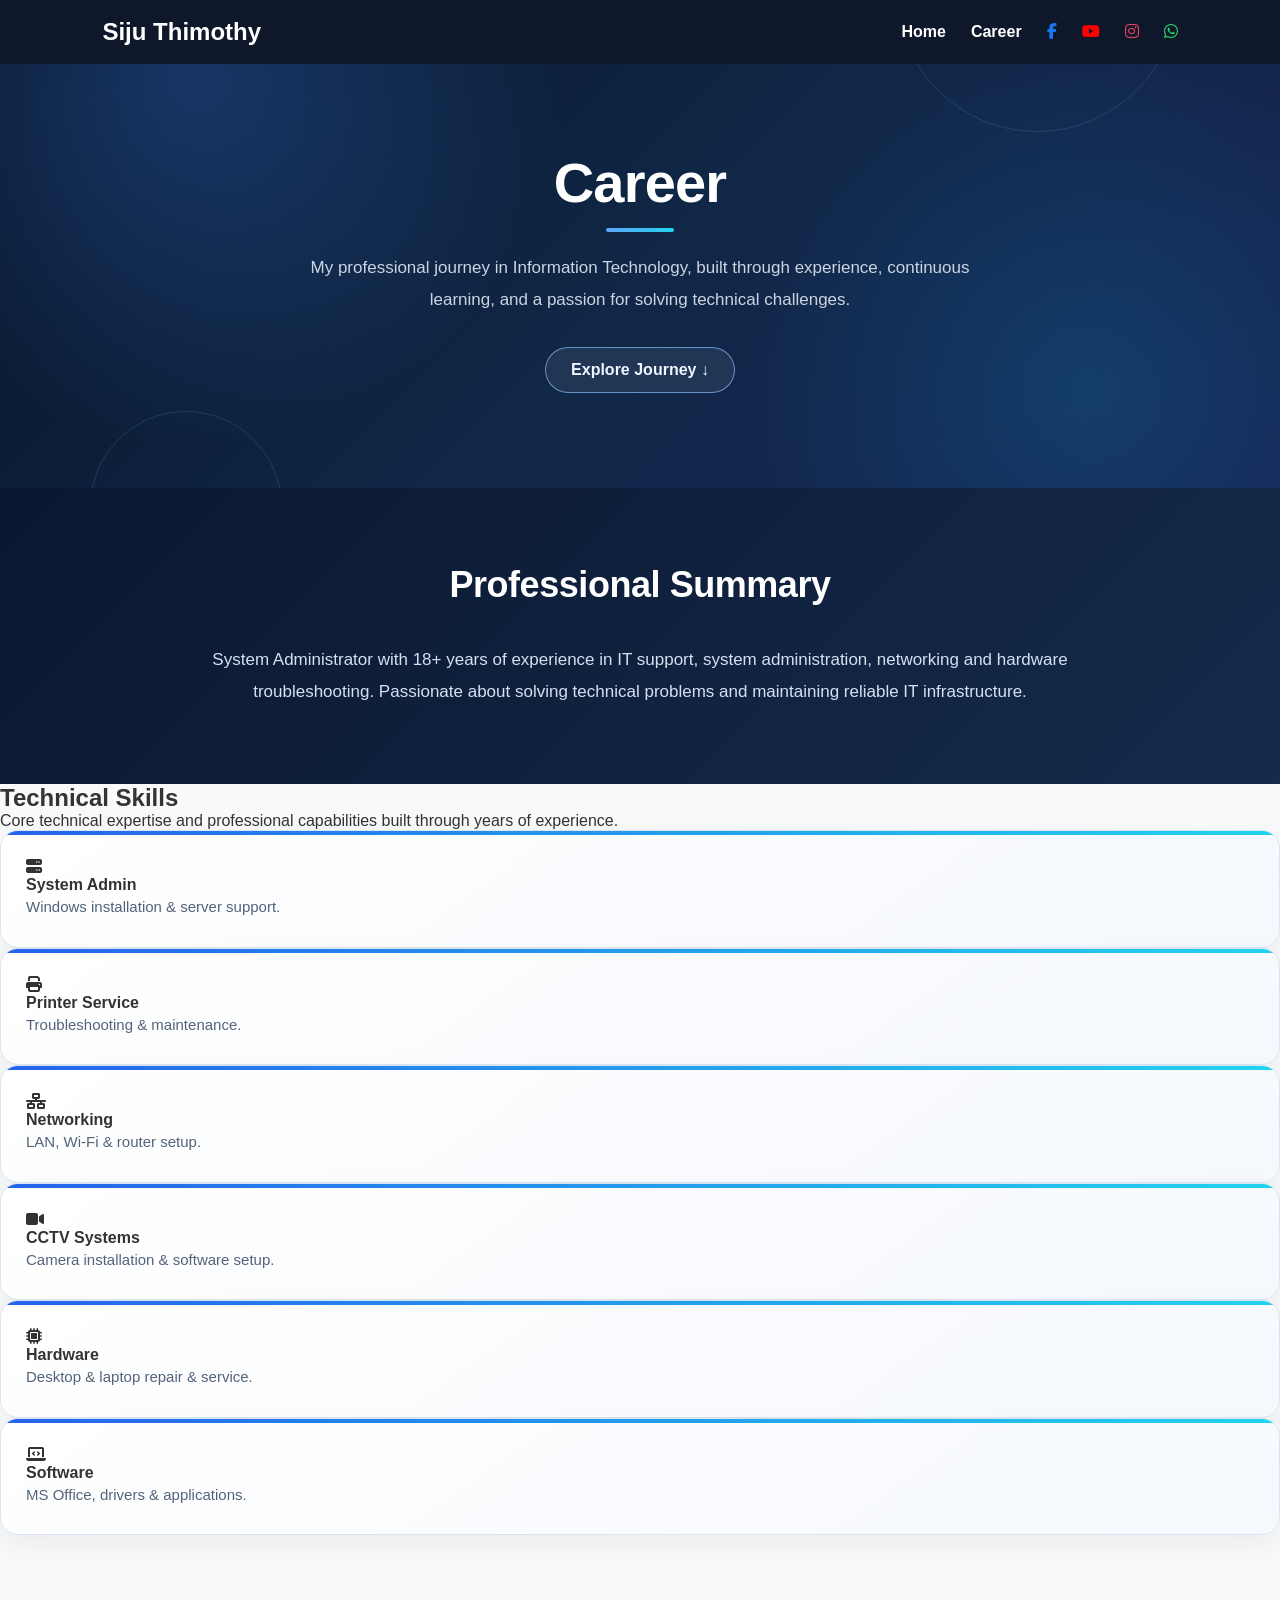
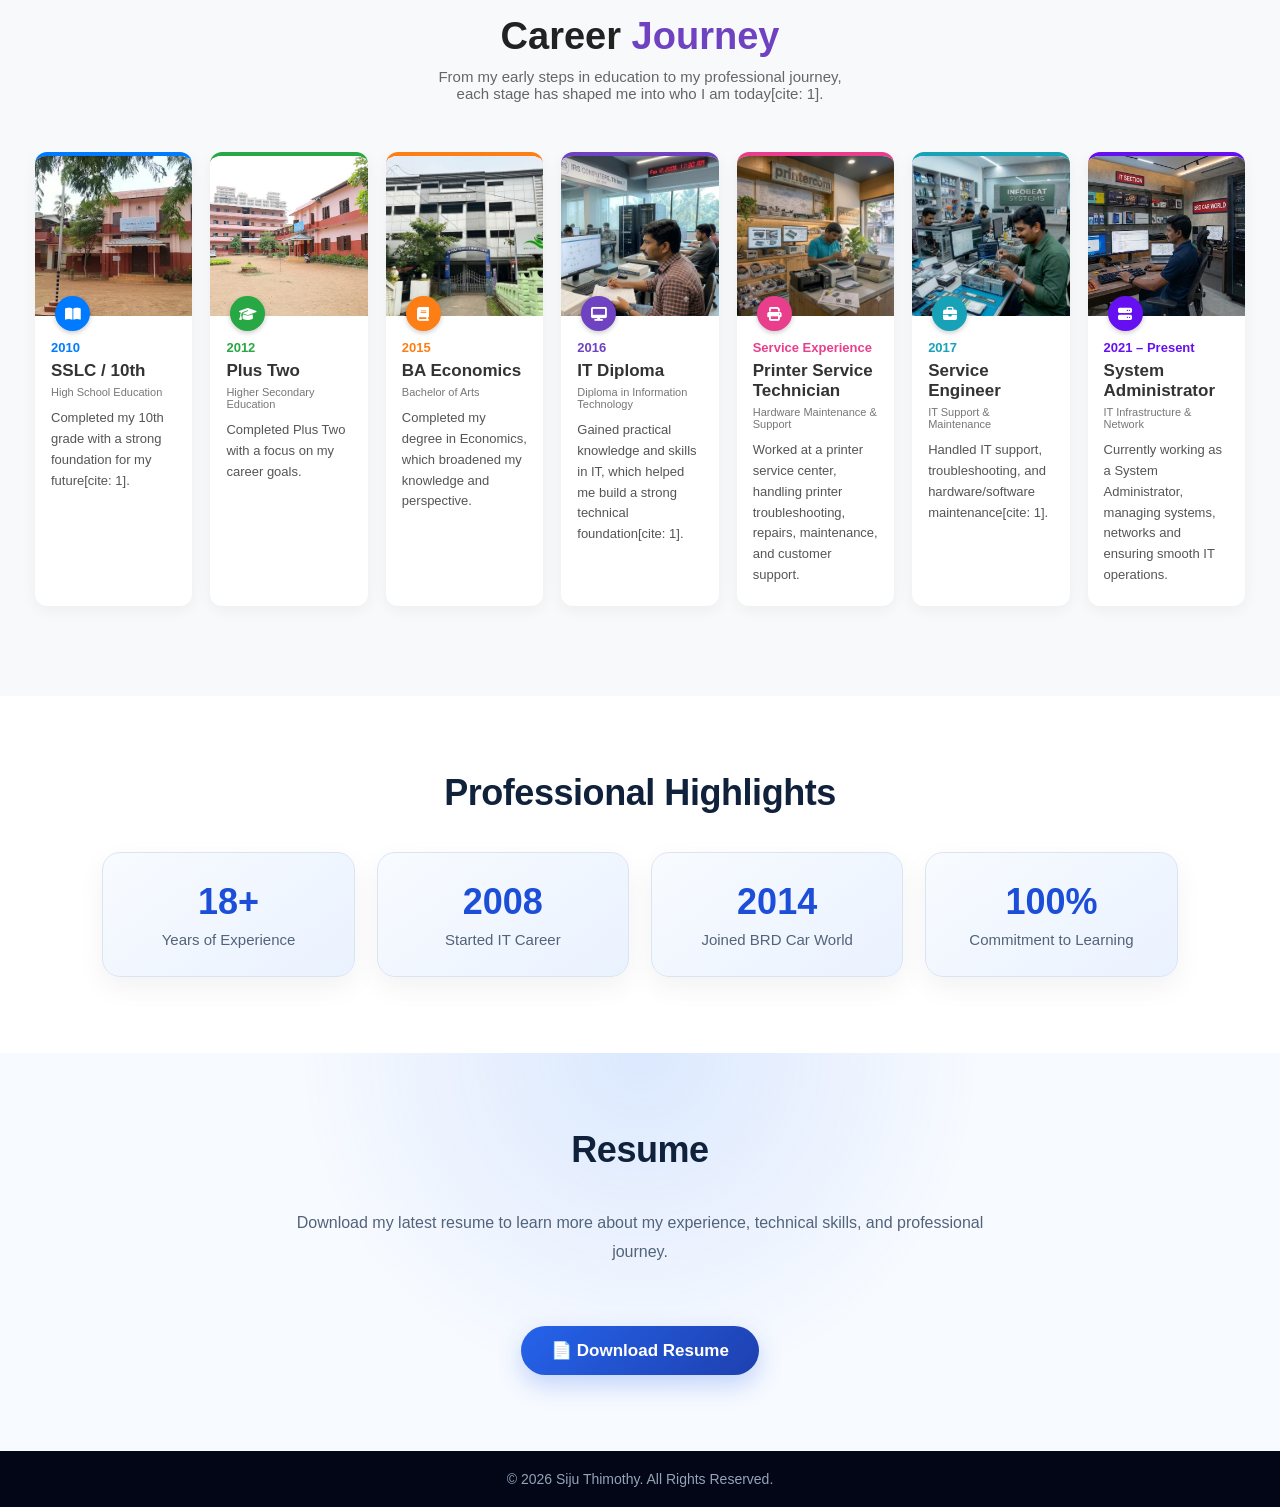
==== commit fff2ce83: "Update career.html" ====
--- a/career.html
+++ b/career.html
@@ -24,9 +24,9 @@
     </div>
 
     <ul>
-        <li><a href="index.html#home">Home</a></li>
+        <li><a href="index.html">Home</a></li>
         <li><a href="career.html">Career</a></li>
-
+        
         <li>
             <a href="https://www.facebook.com/sijuthimothy" target="_blank" aria-label="Facebook">
                 <i class="fa-brands fa-facebook-f"></i>
@@ -63,7 +63,6 @@
     </p>
 
     <div style="text-align:center;">
-
         <a href="#career-journey" class="it-journey-btn">
             Explore Journey ↓
         </a>
@@ -71,191 +70,7 @@
     
 </section>
 
-<section id="career-journey" class="career-journey-section">
-    <div class="career-header">
-        <h2>Career <span class="highlight-text">Journey</span></h2>
-        <p>From my early steps in education to my professional journey,<br> each stage has shaped me into who I am today[span_0](start_span)[span_0](end_span).</p>
-    </div>
-
-    <div class="timeline-container">
-        <!-- Card 1 -->
-        <div class="journey-card" style="--card-color: #007bff;">
-            <div class="card-image">
-                <img src="images/school.jpg" alt="School">
-                <div class="card-icon"><i class="fa-solid fa-book-open"></i></div>
-            </div>
-            <div class="card-content">
-                <span class="year">2010</span>
-                <h3>SSLC / 10th</h3>
-                <span class="category">High School Education</span>
-                <p>Completed my 10th grade with a strong foundation for my future[span_1](start_span)[span_1](end_span).</p>
-            </div>
-        </div>
-
-        <!-- Card 2 -->
-        <div class="journey-card" style="--card-color: #28a745;">
-            <div class="card-image">
-                <img src="images/plus-two.jpg" alt="Plus Two">
-                <div class="card-icon"><i class="fa-solid fa-graduation-cap"></i></div>
-            </div>
-            <div class="card-content">
-                <span class="year">2012</span>
-                <h3>Plus Two</h3>
-                <span class="category">Higher Secondary Education</span>
-                <p>Completed Plus Two with a focus on my career goals.</p>
-            </div>
-        </div>
-
-        <!-- Card 3 -->
-        <div class="journey-card" style="--card-color: #fd7e14;">
-            <div class="card-image">
-                <img src="images/degree.jpg" alt="BA Economics">
-                <div class="card-icon"><i class="fa-solid fa-book"></i></div>
-            </div>
-            <div class="card-content">
-                <span class="year">2015</span>
-                <h3>BA Economics</h3>
-                <span class="category">Bachelor of Arts</span>
-                <p>Completed my degree in Economics, which broadened my knowledge and perspective.</p>
-            </div>
-        </div>
-
-        <!-- Card 4 -->
-        <div class="journey-card" style="--card-color: #6f42c1;">
-            <div class="card-image">
-                <img src="images/it-diploma.jpg" alt="IT Diploma">
-                <div class="card-icon"><i class="fa-solid fa-desktop"></i></div>
-            </div>
-            <div class="card-content">
-                <span class="year">2016</span>
-                <h3>IT Diploma</h3>
-                <span class="category">Diploma in Information Technology</span>
-                <p>Gained practical knowledge and skills in IT, which helped me build a strong technical foundation[span_2](start_span)[span_2](end_span).</p>
-            </div>
-        </div>
-
-        <!-- Card 5 -->
-        <div class="journey-card" style="--card-color: #e83e8c;">
-            <div class="card-image">
-                <img src="images/printer-service.jpg" alt="Printer Service Technician">
-                <div class="card-icon"><i class="fa-solid fa-print"></i></div>
-            </div>
-            <div class="card-content">
-                <span class="year">Service Experience</span>
-                <h3>Printer Service Technician</h3>
-                <span class="category">Hardware Maintenance & Support</span>
-                <p>Worked at a printer service center, handling printer troubleshooting, repairs, maintenance, and customer support.</p>
-            </div>
-        </div>
-
-        <!-- Card 6 -->
-        <div class="journey-card" style="--card-color: #17a2b8;">
-            <div class="card-image">
-                <img src="images/service-engineer.jpg" alt="Service Engineer">
-                <div class="card-icon"><i class="fa-solid fa-briefcase"></i></div>
-            </div>
-            <div class="card-content">
-                <span class="year">2017</span>
-                <h3>Service Engineer</h3>
-                <span class="category">IT Support & Maintenance</span>
-                <p>Handled IT support, troubleshooting, and hardware/software maintenance[span_3](start_span)[span_3](end_span).</p>
-            </div>
-        </div>
-
-        <!-- Card 7 -->
-        <div class="journey-card" style="--card-color: #6610f2;">
-            <div class="card-image">
-                <img src="images/sys-admin.jpg" alt="System Administrator">
-                <div class="card-icon"><i class="fa-solid fa-server"></i></div>
-            </div>
-            <div class="card-content">
-                <span class="year">2021 – Present</span>
-                <h3>System Administrator</h3>
-                <span class="category">IT Infrastructure & Network</span>
-                <p>Currently working as a System Administrator, managing systems, networks and ensuring smooth IT operations.</p>
-            </div>
-        </div>
-    </div>
-</section>
-
-<!-- Click Zoom Modal Structure -->
-<div id="cardZoomModal" class="card-zoom-modal">
-    <div class="zoom-modal-content">
-        <span class="zoom-close-btn">&times;</span>
-        <div id="zoomModalBody">
-            <!-- ക്ലിക്ക് ചെയ്യുന്ന കാർഡിന്റെ വിവരങ്ങൾ ജാവാസ്ക്രിപ്റ്റ് വഴി ഇവിടെ വരും -->
-        </div>
-    </div>
-</div>
-<section class="skills">
-    <h2>Technical Skills</h2>
-    <div class="skills-grid">
-        <div class="skill-card">
-            <h3>System Administration</h3>
-            <p>Windows installation, user support and system maintenance.</p>
-        </div>
-        <div class="skill-card">
-            <h3>Networking</h3>
-            <p>LAN, Wi-Fi, TCP/IP, router and switch configuration.</p>
-        </div>
-        <div class="skill-card">
-            <h3>Hardware</h3>
-            <p>Desktop, laptop, printer and peripheral troubleshooting.</p>
-        </div>
-        <div class="skill-card">
-            <h3>Software</h3>
-            <p>Windows, Microsoft Office, drivers and software installation.</p>
-        </div>
-    </div>
-</section>
-
-<section class="experience">
-    <h2>Work Experience</h2>
-    <div class="experience-card">
-        <h3>System Administrator</h3>
-        <h4>BRD Car World</h4>
-        <span>2014 – Present</span>
-        <p>
-            Managing IT infrastructure, desktops, laptops, printers,
-            networking and providing technical support.
-        </p>
-    </div>
-    <div class="experience-card">
-        <h3>Service Engineer</h3>
-        <h4>Infobeat Systems</h4>
-        <span>2008 – 2014</span>
-        <p>
-            Hardware troubleshooting, software installation,
-            networking and customer support.
-        </p>
-    </div>
-</section>
-
-<section class="education">
-    <h2>Education</h2>
-    <div class="education-card">
-        <h3>Computer Hardware & Networking</h3>
-        <p>
-            Built a strong foundation in computer hardware,
-            operating systems, networking and technical support.
-        </p>
-    </div>
-</section>
-
-<section class="expertise">
-    <h2>Areas of Expertise</h2>
-    <ul>
-        <li>Windows System Administration</li>
-        <li>Desktop & Laptop Support</li>
-        <li>Network Administration</li>
-        <li>Printer Installation & Troubleshooting</li>
-        <li>Hardware Diagnostics</li>
-        <li>Microsoft Office Support</li>
-        <li>IT Infrastructure Maintenance</li>
-        <li>User Technical Support</li>
-    </ul>
-</section>
-
+<!-- Professional Summary Section (Placed right after Hero for better flow) -->
 <section class="summary">
     <h2>Professional Summary</h2>
     <p>
@@ -265,6 +80,185 @@
     </p>
 </section>
 
+<!-- Technical Skills Grid Section with 6 Cards -->
+<section class="skills-grid-section">
+    <div class="skills-grid-container">
+        
+        <div class="section-title">
+            <h2>Technical <span class="gradient-title">Skills</span></h2>
+            <p>Core technical expertise and professional capabilities built through years of experience.</p>
+        </div>
+
+        <div class="skills-cards-grid">
+            
+            <!-- Card 1: System Admin -->
+            <div class="grid-card card-1 skill-card" data-title="System Administration" data-desc="Windows Server installation, Active Directory management, group policies, and IT infrastructure maintenance." data-icon="fa-server">
+                <div class="icon-circle"><i class="fa-solid fa-server"></i></div>
+                <div class="node-text">
+                    <h4>System Admin</h4>
+                    <p>Windows installation & server support.</p>
+                </div>
+            </div>
+
+            <!-- Card 2: Printer Service -->
+            <div class="grid-card card-2 skill-card" data-title="Printer Service" data-desc="Expertise in servicing Canon, HP network printers, cartridge refilling, and driver troubleshooting." data-icon="fa-print">
+                <div class="icon-circle"><i class="fa-solid fa-print"></i></div>
+                <div class="node-text">
+                    <h4>Printer Service</h4>
+                    <p>Troubleshooting & maintenance.</p>
+                </div>
+            </div>
+
+            <!-- Card 3: Networking -->
+            <div class="grid-card card-3 skill-card" data-title="Networking" data-desc="LAN & Wi-Fi setup, structured cabling, TCP/IP configurations, and router setup." data-icon="fa-network-wired">
+                <div class="icon-circle"><i class="fa-solid fa-network-wired"></i></div>
+                <div class="node-text">
+                    <h4>Networking</h4>
+                    <p>LAN, Wi-Fi & router setup.</p>
+                </div>
+            </div>
+
+            <!-- Card 4: CCTV Systems -->
+            <div class="grid-card card-4 skill-card" data-title="CCTV Systems" data-desc="CCTV camera installation, DVR/NVR configuration, cabling, and monitoring software." data-icon="fa-video">
+                <div class="icon-circle"><i class="fa-solid fa-video"></i></div>
+                <div class="node-text">
+                    <h4>CCTV Systems</h4>
+                    <p>Camera installation & software setup.</p>
+                </div>
+            </div>
+
+            <!-- Card 5: Hardware -->
+            <div class="grid-card card-5 skill-card" data-title="Hardware Maintenance" data-desc="Desktop and laptop chip-level troubleshooting, assembly, and component upgrades." data-icon="fa-microchip">
+                <div class="icon-circle"><i class="fa-solid fa-microchip"></i></div>
+                <div class="node-text">
+                    <h4>Hardware</h4>
+                    <p>Desktop & laptop repair & service.</p>
+                </div>
+            </div>
+
+            <!-- Card 6: Software -->
+            <div class="grid-card card-6 skill-card" data-title="Software & Applications" data-desc="MS Office installation, drivers deployment, and general software application support." data-icon="fa-laptop-code">
+                <div class="icon-circle"><i class="fa-solid fa-laptop-code"></i></div>
+                <div class="node-text">
+                    <h4>Software</h4>
+                    <p>MS Office, drivers & applications.</p>
+                </div>
+            </div>
+
+        </div>
+
+    </div>
+</section>
+
+<!-- Career Journey Visual Timeline Section -->
+<section id="career-journey" class="career-journey-section" style="padding: 70px 0;">
+    <div class="career-header">
+        <h2>Career <span class="highlight-text">Journey</span></h2>
+        <p>From my early steps in education to my professional journey,<br> each stage has shaped me into who I am today[cite: 1].</p>
+    </div>
+
+    <div class="timeline-container" style="max-width: 1250px; margin: 0 auto; padding: 0 20px;">
+        <!-- Card 1 -->
+        <div class="journey-card" style="--card-color: #007bff;">
+            <div class="card-image">
+                <img src="images/school.jpg" alt="School">
+                <div class="card-icon"><i class="fa-solid fa-book-open"></i></div>
+            </div>
+            <div class="card-content">
+                <span class="year">2010</span>
+                <h3>SSLC / 10th</h3>
+                <span class="category">High School Education</span>
+                <p>Completed my 10th grade with a strong foundation for my future[cite: 1].</p>
+            </div>
+        </div>
+
+        <!-- Card 2 -->
+        <div class="journey-card" style="--card-color: #28a745;">
+            <div class="card-image">
+                <img src="images/plus-two.jpg" alt="Plus Two">
+                <div class="card-icon"><i class="fa-solid fa-graduation-cap"></i></div>
+            </div>
+            <div class="card-content">
+                <span class="year">2012</span>
+                <h3>Plus Two</h3>
+                <span class="category">Higher Secondary Education</span>
+                <p>Completed Plus Two with a focus on my career goals.</p>
+            </div>
+        </div>
+
+        <!-- Card 3 -->
+        <div class="journey-card" style="--card-color: #fd7e14;">
+            <div class="card-image">
+                <img src="images/degree.jpg" alt="BA Economics">
+                <div class="card-icon"><i class="fa-solid fa-book"></i></div>
+            </div>
+            <div class="card-content">
+                <span class="year">2015</span>
+                <h3>BA Economics</h3>
+                <span class="category">Bachelor of Arts</span>
+                <p>Completed my degree in Economics, which broadened my knowledge and perspective.</p>
+            </div>
+        </div>
+
+        <!-- Card 4 -->
+        <div class="journey-card" style="--card-color: #6f42c1;">
+            <div class="card-image">
+                <img src="images/it-diploma.jpg" alt="IT Diploma">
+                <div class="card-icon"><i class="fa-solid fa-desktop"></i></div>
+            </div>
+            <div class="card-content">
+                <span class="year">2016</span>
+                <h3>IT Diploma</h3>
+                <span class="category">Diploma in Information Technology</span>
+                <p>Gained practical knowledge and skills in IT, which helped me build a strong technical foundation[cite: 1].</p>
+            </div>
+        </div>
+
+        <!-- Card 5 -->
+        <div class="journey-card" style="--card-color: #e83e8c;">
+            <div class="card-image">
+                <img src="images/printer-service.jpg" alt="Printer Service Technician">
+                <div class="card-icon"><i class="fa-solid fa-print"></i></div>
+            </div>
+            <div class="card-content">
+                <span class="year">Service Experience</span>
+                <h3>Printer Service Technician</h3>
+                <span class="category">Hardware Maintenance & Support</span>
+                <p>Worked at a printer service center, handling printer troubleshooting, repairs, maintenance, and customer support.</p>
+            </div>
+        </div>
+
+        <!-- Card 6 -->
+        <div class="journey-card" style="--card-color: #17a2b8;">
+            <div class="card-image">
+                <img src="images/service-engineer.jpg" alt="Service Engineer">
+                <div class="card-icon"><i class="fa-solid fa-briefcase"></i></div>
+            </div>
+            <div class="card-content">
+                <span class="year">2017</span>
+                <h3>Service Engineer</h3>
+                <span class="category">IT Support & Maintenance</span>
+                <p>Handled IT support, troubleshooting, and hardware/software maintenance[cite: 1].</p>
+            </div>
+        </div>
+
+        <!-- Card 7 -->
+        <div class="journey-card" style="--card-color: #6610f2;">
+            <div class="card-image">
+                <img src="images/sys-admin.jpg" alt="System Administrator">
+                <div class="card-icon"><i class="fa-solid fa-server"></i></div>
+            </div>
+            <div class="card-content">
+                <span class="year">2021 – Present</span>
+                <h3>System Administrator</h3>
+                <span class="category">IT Infrastructure & Network</span>
+                <p>Currently working as a System Administrator, managing systems, networks and ensuring smooth IT operations.</p>
+            </div>
+        </div>
+    </div>
+</section>
+
+<!-- Professional Highlights Section -->
 <section class="highlights">
     <h2>Professional Highlights</h2>
     <div class="highlight-grid">
@@ -287,6 +281,7 @@
     </div>
 </section>
 
+<!-- Resume Download Section -->
 <section class="resume">
     <h2>Resume</h2>
     <p>
@@ -302,6 +297,14 @@
     <p>© 2026 Siju Thimothy. All Rights Reserved.</p>
 </footer>
 
+<!-- Click Zoom Modal Structure -->
+<div id="cardZoomModal" class="card-zoom-modal">
+    <div class="zoom-modal-content">
+        <span class="zoom-close-btn">&times;</span>
+        <div id="zoomModalBody"></div>
+    </div>
+</div>
+
 <script>
     const journeyCards = document.querySelectorAll('.journey-card');
     const cardZoomModal = document.getElementById('cardZoomModal');
@@ -328,5 +331,6 @@
         }
     });
 </script>
+
 </body>
-</html>
+</html>
--- a/css/style.css
+++ b/css/style.css
@@ -3108,10 +3108,8 @@
 }
 /* 1. 7 കാർഡുകളും ഒരേ നിരയിൽ (Single Row) വരുന്ന ഗ്രിഡ് */
 .timeline-container {
-    display: grid;
-    grid-template-columns: repeat(7, 1fr) !important;
-    gap: 15px;
-    margin-bottom: 40px;
+    overflow: hidden !important;
+    padding-bottom: 20px !important;
 }
 
 /* 2. മൗസ് വെക്കുമ്പോൾ (Hover) ചെറിയ സൂം എഫക്റ്റ് */
@@ -3227,3 +3225,172 @@
         grid-template-columns: 1fr !important;
     }
 }
+/* =========================================
+   MOBILE RESPONSIVE FIXES FOR HOME PAGE
+========================================= */
+
+@media (max-width: 768px) {
+    /* Navbar styling for mobile */
+    nav {
+        flex-direction: column;
+        padding: 12px 5%;
+        gap: 10px;
+    }
+
+    nav ul {
+        flex-wrap: wrap;
+        justify-content: center;
+        margin-top: 5px;
+    }
+
+    nav ul li {
+        margin: 5px 10px;
+    }
+
+    /* Hero Section: Stack Left & Right columns on mobile */
+    .hero {
+        grid-template-columns: 1fr;
+        min-height: auto;
+        padding: 120px 5% 50px;
+        gap: 30px;
+        text-align: center;
+    }
+
+    .hero-left h1 {
+        font-size: 36px;
+    }
+
+    .hero-left h2 {
+        font-size: 20px;
+    }
+
+    .profile-image {
+        width: 150px;
+        height: 150px;
+    }
+
+    /* Hero About Box */
+    .hero-about {
+        padding: 25px 20px;
+        min-height: auto;
+    }
+
+    .hero-about h2 {
+        font-size: 24px;
+    }
+
+    .hero-about p {
+        font-size: 14px;
+    }
+
+    /* Contact Layout */
+    .contact {
+        padding: 40px 5%;
+    }
+
+    .contact-layout {
+        grid-template-columns: 1fr;
+        gap: 20px;
+    }
+
+    .map-container {
+        height: 180px;
+    }
+}
+/* =========================================
+   CAREER JOURNEY CARDS SIZE FIX
+========================================= */
+
+/* കാർഡുകൾ അടങ്ങിയിരിക്കുന്ന പ്രധാന ഭാഗത്തിന്റെ വീതി കൂട്ടുന്നു */
+.career-journey-section {
+    max-width: 1450px !important;
+    padding: 0 20px;
+}
+
+/* 7 കാർഡുകൾ കൂടുതൽ സ്ഥലമെടുത്ത് വലുതായി വരാൻ */
+.timeline-container {
+    grid-template-columns: repeat(7, 1fr) !important;
+    gap: 18px !important;
+    max-width: 1400px;
+    margin: 0 auto 50px auto;
+}
+
+/* കാർഡിന്റെ അകത്തെ ചിത്രത്തിന്റെ ഉയരം കൂട്ടുന്നു */
+.journey-card .card-image {
+    height: 160px !important; 
+}
+
+/* കാർഡിനുള്ളിലെ ടെക്സ്റ്റ് കുറച്ചുകൂടി വ്യക്തമായി കാണാൻ */
+.journey-card .card-content {
+    padding: 22px 16px 20px 16px !important;
+}
+
+.journey-card .card-content h3 {
+    font-size: 17px !important;
+}
+
+.journey-card .card-content p {
+    font-size: 13px !important;
+    line-height: 1.6 !important;
+}
+/* =========================================
+   MOBILE VIEW FIX FOR CAREER CARDS
+========================================= */
+
+@media (max-width: 900px) {
+    .timeline-container {
+        display: grid !important;
+        grid-template-columns: 1fr !important; /* മൊബൈലിൽ കാർഡുകൾ ഒന്നിന് താഴെ ഒന്നായി വരും */
+        gap: 20px !important;
+        padding: 0 15px !important;
+        overflow: visible !important;
+    }
+
+    .journey-card {
+        width: 100% !important;
+    }
+
+    .journey-card .card-image {
+        height: 180px !important; /* മൊബൈലിൽ ചിത്രത്തിന്റെ ഉയരം കൃത്യമായി ക്രമീകരിക്കാൻ */
+    }
+}
+/* =========================================
+   CAREER PAGE MATCHING HERO BACKGROUND
+========================================= */
+
+.hero {
+    position: relative;
+    overflow: hidden;
+    background: radial-gradient(circle at 15% 15%, rgba(59,130,246,.28), transparent 32%),
+                radial-gradient(circle at 85% 80%, rgba(14,165,233,.18), transparent 30%),
+                linear-gradient(135deg, #071426 0%, #102747 52%, #172554 100%) !important;
+}
+
+.hero::before,
+.hero::after {
+    content: "";
+    position: absolute;
+    border: 1px solid rgba(147,197,253,.15);
+    border-radius: 50%;
+    pointer-events: none;
+}
+
+.hero::before { 
+    width: 280px; 
+    height: 280px; 
+    top: -150px; 
+    right: 8%; 
+}
+
+.hero::after { 
+    width: 190px; 
+    height: 190px; 
+    bottom: -115px; 
+    left: 7%; 
+}
+
+/* പ്രൊഫൈൽ ഫോട്ടോയ്ക്ക് ക്ലാസിക് ബോർഡറും സോഫ്റ്റ് ഷാഡോയും */
+.profile-image {
+    border: 5px solid rgba(255, 255, 255, 0.95) !important;
+    box-shadow: 0 12px 35px rgba(0, 0, 0, 0.35) !important;
+}
